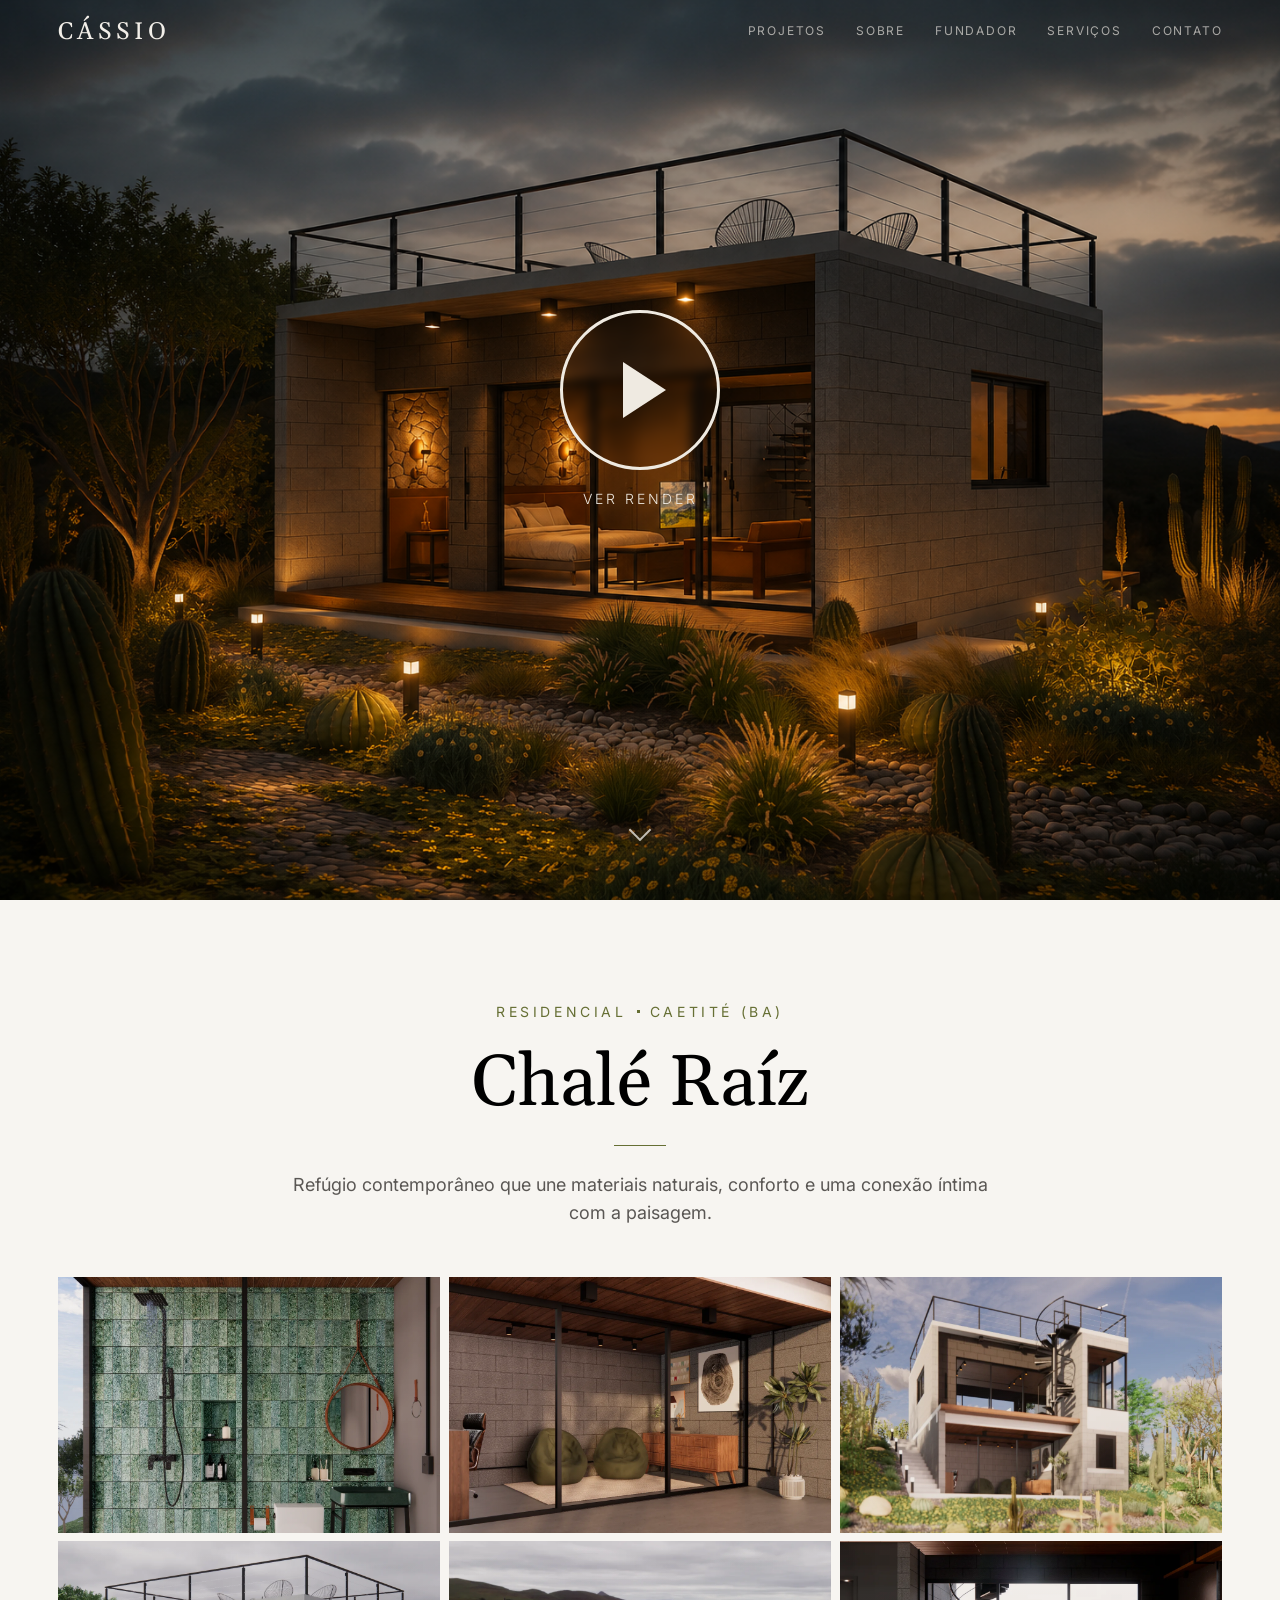
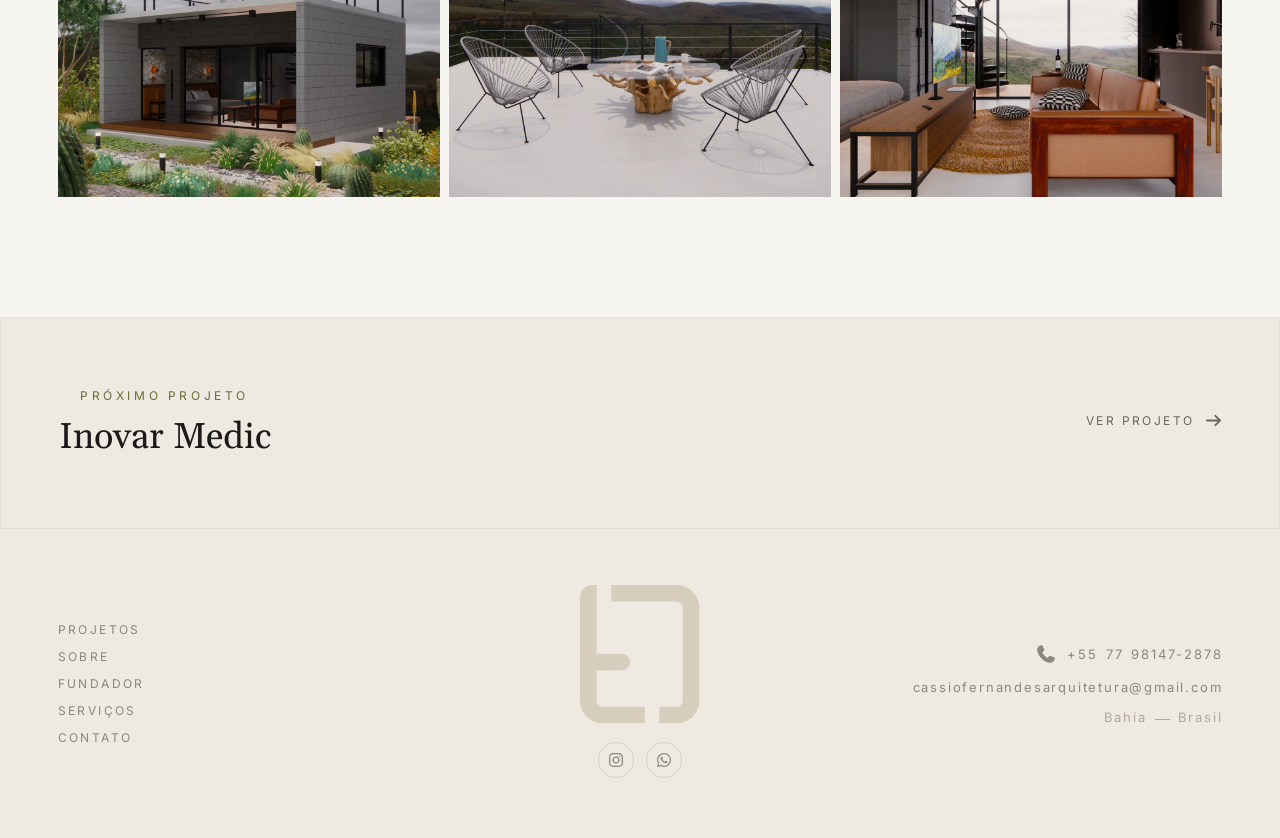
==== pages-projetos/chale-raiz.html @ b22452b7 "atualização das paginas dos projetos" ====
<!DOCTYPE html>
<html lang="pt-br">
<head>
    <meta charset="UTF-8">
    <meta name="viewport" content="width=device-width, initial-scale=1.0">
    <title>Cássio Fernandes ARQ</title>
    <link rel="shortcut icon" href="../assets/images/index/logo-verde.png" type="image/x-icon">
    <link rel="stylesheet" href="../assets/styles/style.css">
    <link rel="stylesheet" href="../assets/styles/projeto.css">

    <link rel="preconnect" href="https://fonts.googleapis.com">
    <link rel="preconnect" href="https://fonts.gstatic.com" crossorigin>
    <link href="https://fonts.googleapis.com/css2?family=Inter:ital,opsz,wght@0,14..32,100..900;1,14..32,100..900&display=swap" rel="stylesheet">
    <link rel="preconnect" href="https://fonts.googleapis.com">
    <link rel="preconnect" href="https://fonts.gstatic.com" crossorigin>
    <link href="https://fonts.googleapis.com/css2?family=Gelasio:ital,wght@0,400..700;1,400..700&display=swap" rel="stylesheet">

    <style>
        main > .content > .imagens-projeto{
            .img1{
                background-image: url(assets/CHALE-RAIZ/BANHEIRO\ CENA\ 1\ \(1\).webp);
            }
            .img2{
                background-image: url(assets/CHALE-RAIZ/ESCRITÓRIO\ CENA\ 2.webp)
            }
            .img3{
                background-image: url(assets/CHALE-RAIZ/FACHADA\ CENA\ 1.webp);
            }
            .img4{
                background-image: url(assets/CHALE-RAIZ/FACHADA\ CENA\ 3.webp)
            }
            .img5{
                background-image: url(assets/CHALE-RAIZ/TERRAÇO\ 1.webp);
                
            }
            .img5::before, .img6::before{
                background-position: 10% 80%;
            }
            .img6{
                background-image: url(assets/CHALE-RAIZ/INTERNA\ CENA\ 3.webp);
            }
        }

        main > .hero{
            background-image: url(assets/CHALE-RAIZ/Imagem\ 1\ gerada.png);
        }
    </style>
</head>
<body>
    <header>
        <nav>
            <div class="nome-empresa">
                <a href="../index.html" class="logo-topo">Cássio</a>
            </div>

            <div class="menu-toggle">
                <svg xmlns="http://www.w3.org/2000/svg" viewBox="0 0 448 512"><!--!Font Awesome Free v7.3.1 by @fontawesome - https://fontawesome.com License - https://fontawesome.com/license/free Copyright 2026 Fonticons, Inc.--><path d="M0 96C0 78.3 14.3 64 32 64l384 0c17.7 0 32 14.3 32 32s-14.3 32-32 32L32 128C14.3 128 0 113.7 0 96zM0 256c0-17.7 14.3-32 32-32l384 0c17.7 0 32 14.3 32 32s-14.3 32-32 32L32 288c-17.7 0-32-14.3-32-32zM448 416c0 17.7-14.3 32-32 32L32 448c-17.7 0-32-14.3-32-32s14.3-32 32-32l384 0c17.7 0 32 14.3 32 32z"/></svg>
            </div>

            <div class="links-navegacao">
                <a href="../index.html#projetos">PROJETOS</a>
                <a href="../index.html#estudio">SOBRE</a>
                <a href="../index.html#fundador">FUNDADOR</a>
                <a href="../index.html#servicos">SERVIÇOS</a>
                <a href="../index.html#contato">CONTATO</a>
            </div>
        </nav>
    </header>

    <main>
        <section class="hero">
            <button class="ver-render" type="button" aria-label="Ver render" data-video="assets/CHALE-RAIZ/CHALÉ RAIZ ANIMAÇÃO FINAL.mp4">
                <span class="ver-render-play" aria-hidden="true"></span>
                <span class="ver-render-texto">VER RENDER</span>
            </button>
        </section>

        <section class="content">
            <div class="texto">
                <div class="infos">
                    <p>RESIDENCIAL <span class="ponto"></span> CAETITÉ (BA)</p>
                </div>

                <h1>Chalé Raíz</h1>

                <div class="line"></div>

                <div class="legenda">
                    <p>Refúgio contemporâneo que une materiais naturais, conforto e uma conexão íntima com a paisagem.</p>
                </div>
            </div>

            <div class="imagens-projeto">
                <div class="imagem img1"></div>
                <div class="imagem img2"></div>
                <div class="imagem img3"></div>
                <div class="imagem img4"></div>
                <div class="imagem img5"></div>
                <div class="imagem img6"></div>
            </div>

            <div class="proximo-projeto">
                <div class="texto">
                    <p>PRÓXIMO PROJETO</p>
                    <h2>Inovar Medic</h2>
                </div>

                <div class="ver-projeto">
                    <a href="inovar-medic.html">
                        <p>VER PROJETO</p>
                        <span class="seta">
                            <svg xmlns="http://www.w3.org/2000/svg" viewBox="0 0 512 512"><path d="M502.6 278.6c12.5-12.5 12.5-32.8 0-45.3l-160-160c-12.5-12.5-32.8-12.5-45.3 0s-12.5 32.8 0 45.3L402.7 224 32 224c-17.7 0-32 14.3-32 32s14.3 32 32 32l370.7 0-105.4 105.4c-12.5 12.5-12.5 32.8 0 45.3s32.8 12.5 45.3 0l160-160z"/></svg>
                        </span>
                    </a>
                </div>
            </div>
        </section>
    </main>

    <footer>
        <div class="footer-container">
            <div class="footer-menu">
                <a href="../index.html#projetos">PROJETOS</a>
                <a href="../index.html#estudio">SOBRE</a>
                <a href="../index.html#fundador">FUNDADOR</a>
                <a href="../index.html#servicos">SERVIÇOS</a>
                <a href="../index.html#contato">CONTATO</a>
            </div>

            <div class="footer-brand">
                <a href="../index.html" class="logo logo-topo">
                    <svg width="192" height="222" viewBox="0 0 192 222" fill="none" xmlns="http://www.w3.org/2000/svg">
                    <path d="M17.6554 0.119399C11.6786 0.887958 6.61205 4.01442 3.32143 8.95409C2.67226 9.93158 1.62762 11.991 1.23214 13.0879C0.635206 14.7071 0.232272 16.5576 0.0755759 18.3559C-0.0214266 19.5274 -0.0288883 184.984 0.0755759 186.693C0.762055 198.281 6.58221 208.57 16.1556 215.137C21.0505 218.487 26.8184 220.621 32.758 221.278C35.1009 221.531 37.0261 221.546 70.477 221.524L103.532 221.502V208.22V194.938L69.4697 194.9L35.4069 194.863L34.6831 194.692C30.2881 193.677 27.1244 190.14 26.6468 185.708C26.5871 185.215 26.5647 177.224 26.5647 160.808V136.632L47.4426 136.602C66.5521 136.58 68.3653 136.572 68.9697 136.46C71.2903 136.02 73.0961 135.236 74.8272 133.946C78.2372 131.379 80.1325 127.596 80.14 123.342C80.14 119.119 78.2895 115.373 74.9242 112.792C72.9618 111.292 70.7158 110.404 68.1863 110.135C67.7535 110.09 59.8291 110.061 47.0173 110.061H26.5423L26.5796 55.0303L26.6244 1.15424e-05L22.5428 0.00747327C19.5283 0.014935 18.2598 0.0447819 17.6554 0.119399Z" fill="black"/>
                    <path d="M50.0692 13.2819V26.5638L102.809 26.5862C150.586 26.6086 155.6 26.6235 156.145 26.7279C157.496 26.9966 159.033 27.6607 160.167 28.4665C162.376 30.0409 163.883 32.4287 164.361 35.1075C164.487 35.8238 164.495 39.0846 164.495 110.695C164.495 182.305 164.487 185.566 164.361 186.282C163.599 190.52 160.406 193.781 156.168 194.654C155.593 194.766 154.422 194.781 141.274 194.803L127 194.833V208.108V221.39H141.349C155.638 221.39 156.563 221.375 158.712 221.121C165.323 220.345 171.957 217.569 177.172 213.383C183.53 208.294 187.887 201.571 189.932 193.707C190.529 191.386 190.865 189.192 191.021 186.581C191.126 184.82 191.126 36.7416 191.021 34.8463C190.678 28.5411 188.768 22.5121 185.432 17.2142C181.59 11.1255 175.859 6.13356 169.367 3.23841C165.278 1.41775 161.331 0.417876 156.854 0.0746364C156.175 0.0224043 138.506 1.90753e-05 102.958 1.90753e-05H50.0692V13.2819Z" fill="black"/>
                    </svg>
                </a>

                <div class="social-icons">
                    <ul>
                        <li><a href=""><svg xmlns="http://www.w3.org/2000/svg" viewBox="0 0 640 640"><path d="M320.3 205C256.8 204.8 205.2 256.2 205 319.7C204.8 383.2 256.2 434.8 319.7 435C383.2 435.2 434.8 383.8 435 320.3C435.2 256.8 383.8 205.2 320.3 205zM319.7 245.4C360.9 245.2 394.4 278.5 394.6 319.7C394.8 360.9 361.5 394.4 320.3 394.6C279.1 394.8 245.6 361.5 245.4 320.3C245.2 279.1 278.5 245.6 319.7 245.4zM413.1 200.3C413.1 185.5 425.1 173.5 439.9 173.5C454.7 173.5 466.7 185.5 466.7 200.3C466.7 215.1 454.7 227.1 439.9 227.1C425.1 227.1 413.1 215.1 413.1 200.3zM542.8 227.5C541.1 191.6 532.9 159.8 506.6 133.6C480.4 107.4 448.6 99.2 412.7 97.4C375.7 95.3 264.8 95.3 227.8 97.4C192 99.1 160.2 107.3 133.9 133.5C107.6 159.7 99.5 191.5 97.7 227.4C95.6 264.4 95.6 375.3 97.7 412.3C99.4 448.2 107.6 480 133.9 506.2C160.2 532.4 191.9 540.6 227.8 542.4C264.8 544.5 375.7 544.5 412.7 542.4C448.6 540.7 480.4 532.5 506.6 506.2C532.8 480 541 448.2 542.8 412.3C544.9 375.3 544.9 264.5 542.8 227.5zM495 452C487.2 471.6 472.1 486.7 452.4 494.6C422.9 506.3 352.9 503.6 320.3 503.6C287.7 503.6 217.6 506.2 188.2 494.6C168.6 486.8 153.5 471.7 145.6 452C133.9 422.5 136.6 352.5 136.6 319.9C136.6 287.3 134 217.2 145.6 187.8C153.4 168.2 168.5 153.1 188.2 145.2C217.7 133.5 287.7 136.2 320.3 136.2C352.9 136.2 423 133.6 452.4 145.2C472 153 487.1 168.1 495 187.8C506.7 217.3 504 287.3 504 319.9C504 352.5 506.7 422.6 495 452z"/></svg></a></li>
                        <li><a href=""><svg xmlns="http://www.w3.org/2000/svg" viewBox="0 0 640 640"><path d="M476.9 161.1C435 119.1 379.2 96 319.9 96C197.5 96 97.9 195.6 97.9 318C97.9 357.1 108.1 395.3 127.5 429L96 544L213.7 513.1C246.1 530.8 282.6 540.1 319.8 540.1L319.9 540.1C442.2 540.1 544 440.5 544 318.1C544 258.8 518.8 203.1 476.9 161.1zM319.9 502.7C286.7 502.7 254.2 493.8 225.9 477L219.2 473L149.4 491.3L168 423.2L163.6 416.2C145.1 386.8 135.4 352.9 135.4 318C135.4 216.3 218.2 133.5 320 133.5C369.3 133.5 415.6 152.7 450.4 187.6C485.2 222.5 506.6 268.8 506.5 318.1C506.5 419.9 421.6 502.7 319.9 502.7zM421.1 364.5C415.6 361.7 388.3 348.3 383.2 346.5C378.1 344.6 374.4 343.7 370.7 349.3C367 354.9 356.4 367.3 353.1 371.1C349.9 374.8 346.6 375.3 341.1 372.5C308.5 356.2 287.1 343.4 265.6 306.5C259.9 296.7 271.3 297.4 281.9 276.2C283.7 272.5 282.8 269.3 281.4 266.5C280 263.7 268.9 236.4 264.3 225.3C259.8 214.5 255.2 216 251.8 215.8C248.6 215.6 244.9 215.6 241.2 215.6C237.5 215.6 231.5 217 226.4 222.5C221.3 228.1 207 241.5 207 268.8C207 296.1 226.9 322.5 229.6 326.2C232.4 329.9 268.7 385.9 324.4 410C359.6 425.2 373.4 426.5 391 423.9C401.7 422.3 423.8 410.5 428.4 397.5C433 384.5 433 373.4 431.6 371.1C430.3 368.6 426.6 367.2 421.1 364.5z"/></svg></a></li>
                    </ul>
                </div>
            </div>

            <div class="footer-info">
                <div class="contact telefone">
                    <svg xmlns="http://www.w3.org/2000/svg" viewBox="0 0 640 640"><path d="M224.2 89C216.3 70.1 195.7 60.1 176.1 65.4L170.6 66.9C106 84.5 50.8 147.1 66.9 223.3C104 398.3 241.7 536 416.7 573.1C493 589.3 555.5 534 573.1 469.4L574.6 463.9C580 444.2 569.9 423.6 551.1 415.8L453.8 375.3C437.3 368.4 418.2 373.2 406.8 387.1L368.2 434.3C297.9 399.4 241.3 341 208.8 269.3L253 233.3C266.9 222 271.6 202.9 264.8 186.3L224.2 89z"/></svg>
                    <p><span>+55</span> <span>77</span> <span>98147-2878</span></p>
                </div>

                <div class="contact email">
                    <svg xmlns="http://www.w3.org/2000/svg" viewBox="0 0 640 640"><path d="M125.4 128C91.5 128 64 155.5 64 189.4C64 190.3 64 191.1 64.1 192L64 192L64 448C64 483.3 92.7 512 128 512L512 512C547.3 512 576 483.3 576 448L576 192L575.9 192C575.9 191.1 576 190.3 576 189.4C576 155.5 548.5 128 514.6 128L125.4 128zM528 256.3L528 448C528 456.8 520.8 464 512 464L128 464C119.2 464 112 456.8 112 448L112 256.3L266.8 373.7C298.2 397.6 341.7 397.6 373.2 373.7L528 256.3zM112 189.4C112 182 118 176 125.4 176L514.6 176C522 176 528 182 528 189.4C528 193.6 526 197.6 522.7 200.1L344.2 335.5C329.9 346.3 310.1 346.3 295.8 335.5L117.3 200.1C114 197.6 112 193.6 112 189.4z"/></svg>
                    cassiofernandesarquitetura@gmail.com
                </div>

                <div class="local">
                    Bahia <span class="linha"></span> Brasil
                </div>
            </div>
        </div>
    </footer>

    <script src="../assets/scripts/menu.js"></script>
    <script src="../assets/scripts/projeto-modal.js"></script>
</body>
</html>
---- assets/styles/style.css ----
﻿*{
    margin: 0;
    padding: 0;
    box-sizing: border-box;
    font-family: "Inter", 'Courier New', Courier, monospace;
    font-weight: 400;
}

html,
body{
    overflow-x: hidden;
}

:root{
    --background-principal: rgb(15, 15, 15);
    --background-secundario: #0F0E0C;
    --verde-principal: #666F34;
    --footer: #161210;
}

/* Evita que o Safari aplique a cor azul padrão ou de link visitado. */
a,
a:link,
a:visited,
a:hover,
a:active{
    color: inherit;
    -webkit-text-fill-color: currentColor;
}
::-webkit-scrollbar{
    width: 5px;
    height: 6px;
}

::-webkit-scrollbar-track{
    background: var(--background-principal);
}

::-webkit-scrollbar-thumb{
    background-color: #333333;
    border-radius: 4px;
}

::-webkit-scrollbar-button{
    display: none;
    width: 0;
    height: 0;
}

header{
    position: fixed;
    width: 100%;
    z-index: 9;
    overflow: visible;
    background-color: var(--background-principal);
    border-bottom: 1px solid rgba(255, 255, 255, 0.08);

    nav{
        position: relative;
        display: flex;
        justify-content: space-between;
        align-items: center;
        background-color: var(--background-principal);
        background-color: #0c0b0a00;
        height: 64px;
        padding: 0 11vw;

        .nome-empresa a{
            text-decoration: none;
            color: rgba(255, 255, 255, 0.8);
            font-size: 24px;
            text-transform: uppercase;
            letter-spacing: 4.8px;
            font-family: "Gelasio", serif;
            transition: color ease-in-out 0.3s;
        }

        .nome-empresa a:hover{
            color: var(--verde-principal);
        }

        .links-navegacao{
            display: flex;
            gap: 30px;

            a{
                position: relative;
                display: inline-block;
                padding-bottom: 4px;
                text-decoration: none;
                color: rgba(255, 255, 255, 0.555);
                font-size: 12px;
                letter-spacing: 1.8px;
                transition: color ease-in-out 0.3s;

                &::after{
                    content: '';
                    position: absolute;
                    left: 0;
                    bottom: 0;
                    width: 100%;
                    height: 1px;
                    background-color: var(--verde-principal);
                    transform: scaleX(0);
                    transform-origin: left;
                    transition: transform ease-in-out 0.3s;
                }
            }

            a:hover{
                color: white;

                &::after{
                    transform: scaleX(1);
                }
            }
        }

        .menu-toggle{
            display: none;
            cursor: pointer;
            z-index: 9;
        }

        .menu-toggle svg{
            width: 24px;
            height: 24px;
            fill: #fff;
            transition: .3s;
        }

        .menu-toggle:hover svg{
            fill: #666F34; /* sua cor de destaque */
        }
    }
}

main{
    /* padding: 150px 11vw 0px; */

    .hero{
        min-height: 100vh;
        display: flex;
        flex-direction: column;
        padding: 140px 11vw 50px;
        background:
            linear-gradient(
                90deg,
                rgba(10, 8, 8, 0.88) 0%,
                rgba(10, 8, 8, 0.72) 30%,
                rgba(10, 8, 8, 0.45) 55%,
                rgba(10, 8, 8, 0.25) 75%,
                rgba(10, 8, 8, 0.15) 100%
            ),
            url("../images/index/hero.webp");

        background-size: cover;
        background-position: center;
        background-repeat: no-repeat;
        z-index: 1;

        .texto, button{
            z-index: 3;
        }
        

        .texto{
            display: flex;
            flex-direction: column;

            .hero-tag{
                color: var(--verde-principal);
                text-transform: uppercase;
                font-size: 14px;
                letter-spacing: 3.6px; 
            }

            h1{
                color: rgba(255, 255, 255, 0.9);
                font-family: "Gelasio", serif;
                width: 55%;
                max-width: 700px;
                font-size: clamp(48px, 4.6vw, 72px);
                line-height: 4.7vw;
                overflow-y: hidden;
                margin: 25px 0px 20px;
            }

            .subtitle{
                width: 43%;
                font-size: 18px;
                line-height: 28px;
                color: rgba(255, 255, 255, 0.671);
            }
        }

        button{
            cursor: pointer;
            display: flex;
            align-items: center;
            gap: 10px;
            width: fit-content;
            border: none;
            padding: 15px 20px;
            margin-top: 25px;
            border-radius: 0px 15px;
            position: relative;
            isolation: isolate;
            background: linear-gradient(90deg, #FFFCF9, #CCCAC9);
            transition: transform ease-in-out 3s;

            &::before{
                content: '';
                position: absolute;
                inset: 0;
                border-radius: inherit;
                background: linear-gradient(90deg, var(--verde-principal));
                opacity: 0;
                transition: opacity ease-in-out 0.3s;
                z-index: 0;
            }

            &:hover::before{
                opacity: 1;
            }

            img, p{
                position: relative;
                z-index: 1;
            }

            img{
                width: 15px;
            }

            p{
                font-size: 16px;
            }

            strong{
                color: var(--background-principal);
                font-weight: 700;
            }
        }

        button:hover{
            transform: none;
        }
    }

    .informacoes{
        display: flex;
        justify-content: space-between;
        align-items: center;
        color: rgba(255, 255, 255, 0.822);
        background-color: #15160b;
        padding: 0px 10vw;
        border: 1px solid rgba(255, 255, 255, 0.041);

        .card{
            display: flex;
            flex-direction: column;
            align-items: start;
            justify-content: start;
            width: 100%;
            height: 170px;
            padding: 40px 25px 0px;

            strong{
                font-family: "Gelasio", serif;;
                font-size: 36px;
                color: var(--verde-principal);
                display: inline-block;
                min-width: 1.2ch;
                transition: transform ease-in-out 0.3s, opacity ease-in-out 0.3s;
            }

            strong.is-visible{
                transform: translateY(0);
                opacity: 1;
            }

            .legenda{
                max-width: 255px;
                color: rgba(255, 255, 255, 0.326);
                font-size: 14px;
                line-height: 19.5px;
                margin-top: 7px;
            }
        }

        .quantidade-projetos, .projetos-exterior, .tempo-atuacao{
            border-right: 1px solid rgba(255, 255, 255, 0.041);
        }
    }

    .projetos{
        display: flex;
        flex-direction: column;
        background-color: var(--background-principal);
        padding: 80px 11vw 0px;

        .projetos-tag{
            color: var(--verde-principal);
            text-transform: uppercase;
            font-size: 14px;
            letter-spacing: 3.6px; 
            margin-bottom: 22px;
        }

        .texto{
            display: flex;
            justify-content: space-between;
            align-items: end;
            margin-bottom: 50px;

            h2{
                color: white;
                font-family: "Gelasio", serif;
                font-size: 3vw;
                line-height: 3vw;
                width: 40%;
                overflow-y: hidden;

                span{
                    font-family: "Gelasio", serif;
                    font-style: italic;
                }
            }

            p{
                width: 348px;
                line-height: 22.8px;
                font-size: 14px;
                color: rgba(255, 255, 255, 0.326);
            }
        }

        .projetos-grade{
            display: flex;
            flex-wrap: wrap;
            justify-content: space-between;

            .projetos-card{
                transition: opacity ease-in-out 0.25s, transform ease-in-out 0.25s;
                overflow: hidden;
                position: relative;
                display: flex;
                align-items: end;
                width: 24.2%;
                height: 25vw;
                cursor: pointer;
                margin-bottom: 0.8vw;

                &::before{
                    content: '';
                    position: absolute;
                    inset: 0;
                    background-position: left center;
                    background-size: cover;
                    transition: transform ease-in-out 0.5s;
                    z-index: 0;
                }

                &:hover::before{
                    transform: scale(1.08);
                }

                .legenda{
                    position: relative;
                    z-index: 1;
                    display: flex;
                    flex-direction: column;
                    gap: 7px;
                    width: 100%;
                    padding: 18px 15px 1.2vw;
                    background: rgba(12, 11, 10, 0.664);
                    backdrop-filter: blur(10px);
                    -webkit-backdrop-filter: blur(10px);
                    transform: translateY(100%);
                    transition: transform ease-in-out 0.5s;

                    .infos{
                        font-size: 12px;
                        color: var(--verde-principal);
                        letter-spacing: 1.2px;
                    }

                    h3{
                        font-family: "Gelasio", serif;
                        font-size: 20px;
                        font-weight: 600;
                        color: rgba(255, 255, 255, 0.904);
                    }

                    p{
                        max-width: 300px;
                        font-size: 13px;
                        line-height: 1.625;
                        color: rgba(255, 255, 255, 0.65);
                    }

                    a{
                        display: flex;
                        align-items: center;
                        gap: 8px;
                        font-size: 13px;
                        text-decoration: none;
                        color: var(--verde-principal);
                        letter-spacing: 1.5px;
                        margin-top: 9px;

                        svg{
                            width: 12px;
                            fill: var(--verde-principal);
                            transition: transform ease-in-out 0.2s;
                        }
                    }

                    a:hover{
                        svg{
                            transform: translateX(5px);
                        }
                    }
                }

                &:hover .legenda{
                    transform: translateY(0);
                }
            }

            .soares-dental::before{
                background-image: url(../../pages-projetos/assets/SOARES-DENTAL/WhatsApp\ Image\ 2026-07-20\ at\ 13.42.36\ \(3\).webp);
            }

            .queer-hawk::before{
                background-image: url(../../pages-projetos/assets/QUEER-HAWK/SALÃO\ 1\ \(1\)_1.webp);
            }

            .chale-raiz::before{
                background-image: url(../../pages-projetos/assets/CHALE-RAIZ/ESCRITÓRIO\ CENA\ 2.webp);
            }

            .inovar-medic::before{
                background-image: url(../../pages-projetos/assets/INOVAR-MEDIC/FAAHDA\ 3.webp);
            }

            .residencia-fs::before{
                background-image: url(../../pages-projetos/assets/RESIDENCIA-FS/ÁREA\ SOCIAL\ 2.webp);
            }

            .consultorio-celeste::before{
                background-image: url(../../pages-projetos/assets/CONSULTÓRIO-DRA-CELESTE/IMAGEM\ 1.webp);
            }

            .projetos-card.is-hidden{
                opacity: 0;
                transform: translateY(20px);
                pointer-events: none;
                max-height: 0;
                margin-bottom: 0;
                overflow: hidden;
                visibility: hidden;
            }

            .projetos-card:not(.is-hidden){
                opacity: 1;
                transform: translateY(0);
                max-height: 1000px;
                visibility: visible;
            }
        }

        .todos-projetos{
            cursor: pointer;
            display: flex;
            align-items: center;
            justify-content: right;
            text-align: right;
            gap: 15px;
            margin-bottom: 50px;
            margin-top: 40px;
            text-decoration: none;
            font-size: 14px;
            letter-spacing: 2.1px;
            color: rgba(255, 255, 255, 0.326);
            transition: all ease-in-out 0.25s;

            .linha{
                background-color:rgba(255, 255, 255, 0.326);;
                height: 2px;
                width: 35px;
                transition: all ease-in-out 0.3s;
            }
        }

        .todos-projetos:hover{
            color: var(--verde-principal);

            .linha{
                background-color: var(--verde-principal);
                width: 50px;
            }
        }
    }

    .estudio{
        position: relative;
        display: flex;
        flex-direction: column;
        padding: 130px 11vw 0px;
        background-image: url(../images/index/hero.webp);
        background-size: cover;
        background-position: center;
        width: 100vw;

        &::before{
            content: '';
            position: absolute;
            inset: 0;
            background: linear-gradient(
                90deg,
                rgba(15, 15, 15, 0.92) 0%,
                rgba(15, 15, 15, 0.78) 18%,
                rgba(15, 15, 15, 0.45) 50%,
                rgba(15, 15, 15, 0.78) 82%,
                rgba(15, 15, 15, 0.92) 100%
            );
            z-index: 0;
        }

        &::after{
            content: '';
            position: absolute;
            left: 0;
            right: 0;
            bottom: 0;
            height: 320px;
            background: linear-gradient(180deg, rgba(15, 15, 15, 0) 0%, rgba(15, 15, 15, 0.2) 25%, rgba(15, 15, 15, 0.55) 60%, rgba(15, 15, 15, 0.98) 100%);
            pointer-events: none;
            z-index: 0;
        }

        .content{
            position: relative;
            z-index: 1;
        }

        .titulo{
            display: flex;
            flex-direction: column;
            gap: 22px;

            .content-tag{
                color: var(--verde-principal);
                text-transform: uppercase;
                font-size: 14px;
                letter-spacing: 3.6px; 
            }

            h2{
                overflow-y: hidden;
                color: white;
                font-family: "Gelasio", serif;
                font-size: clamp(20px, 3.9vw, 65px);
                line-height: 1;
                width: 40%;
                margin-bottom: -8px;

                span{
                    font-family: "Gelasio", serif;
                    font-style: italic;
                }
            }

            .linha{
                background-color: var(--verde-principal);
                height: 2px;
                width: 50px;
                transition: all ease-in-out 0.3s;
                margin-bottom: 22px;
            }
        }

        .texto{
            margin-bottom: 60px;

            p{
                font-size: 16px;
                line-height: 26px;
                max-width: 460px;
                color: #A09B95;
            }
        }

        .topicos{
            display: flex;
            justify-content: space-between;
            width: 100%;
            gap: 10px;
            margin: 0px 0px 150px;
            
            div{
                position: relative;
                display: flex;
                flex-direction: column;
                gap: 12px;
                padding: 30px 20px 20px;
                border-radius: 8px;
                width: 25%;
                background: rgba(255, 255, 255, 0.04);
                backdrop-filter: blur(2px);
                -webkit-backdrop-filter: blur(2px);
                border: 1px solid rgba(255, 255, 255, 0.08);
                transition: background ease-in-out 0.3s, border-color ease-in-out 0.3s;

                h4{
                    color: rgba(255, 255, 255, 0.9);
                }
                
                p{
                    font-size: 14px;
                    color: #a09b95c0;
                    line-height: 19.5px;
                }

                img{
                    width: 24px;
                    margin-top: auto;
                    margin-left: auto;
                    opacity: 0.35;
                    transition: opacity ease-in-out 0.3s, filter ease-in-out 0.3s;
                }

                &:hover{
                    background: rgba(255, 255, 255, 0.09);
                    border-color: rgba(255, 255, 255, 0.14);

                    img{
                        opacity: 1;
                        filter: brightness(1) saturate(100%) invert(40%) sepia(14%) saturate(900%) hue-rotate(38deg) brightness(92%) contrast(88%);
                    }
                }
            }
        }
    }

    .fundador{
        display: flex;
        justify-content: center;
        align-items: center;
        gap: clamp(48px, 8vw, 120px);
        width: 100%;
        min-height: 100vh;
        padding: 50px 11vw 160px;
        background-color: var(--background-principal);

        .container{
            display: flex;
            justify-content: space-between;
            align-items: center;
            width: 100%;
            max-width: 1350px;

            .content{
                display: flex;
                flex-direction: column;

                .content-tag{
                    color: var(--verde-principal);
                    text-transform: uppercase;
                    font-size: 14px;
                    letter-spacing: 3.6px;
                    margin-bottom: 22px;
                }

                .titulo{
                    display: flex;
                    flex-direction: column;

                    h2{
                        overflow-y: hidden;
                        font-family: "Gelasio", serif;
                        font-size: clamp(32px, 3.1vw, 56px);
                        line-height: 1.05;
                        font-weight: 400;
                        color: rgba(255, 255, 255, 0.92);

                        i{
                            font-family: "Gelasio", serif;
                            font-style: italic;
                        }
                    }
                }

                .linha{
                    background-color: var(--verde-principal);
                    height: 2px;
                    width: 40px;
                    margin: 24px 0 28px;
                }

                > p{
                    font-size: 16px;
                    line-height: 22.8px;
                    max-width: 420px;
                    color: #7A7570;
                }

                button{
                    cursor: pointer;
                    display: flex;
                    align-items: center;
                    gap: 10px;
                    width: fit-content;
                    border: none;
                    padding: 15px 20px;
                    margin-top: 45px;
                    border-radius: 0px 15px;
                    position: relative;
                    isolation: isolate;
                    background: linear-gradient(90deg, #FFFCF9, #CCCAC9);
                    transition: transform ease-in-out 0.3s;

                    &::before{
                        content: '';
                        position: absolute;
                        inset: 0;
                        border-radius: inherit;
                        background: linear-gradient(90deg, var(--verde-principal));
                        opacity: 0;
                        transition: opacity ease-in-out 0.3s;
                        z-index: 0;
                    }

                    &:hover::before{
                        opacity: 1;
                    }

                    img, p{
                        position: relative;
                        z-index: 1;
                    }

                    img{
                        width: 15px;
                    }

                    p{
                        font-size: 16px;
                    }

                    strong{
                        color: var(--background-principal);
                        font-weight: 700;
                    }
                }

                button:hover{
                    transform: none;
                }    
            }

            .imagem{
                flex-shrink: 0;
                display: flex;
                flex-direction: column;
                align-items: flex-start;

                .imagem-foto{
                    position: relative;
                    line-height: 0;
                    width: 640px;
                    height: 880px;
                    flex-shrink: 0;
                    overflow: hidden;

                    img{
                        width: 100%;
                        height: 100%;
                        object-fit: cover;
                        object-position: 26% 8%;
                        filter: grayscale(100%);
                        display: block;
                    }

                    &::after{
                        content: '';
                        position: absolute;
                        inset: 0;
                        pointer-events: none;
                        background:
                        linear-gradient(to right, var(--background-principal) 0%, transparent 42%),
                        linear-gradient(to left, var(--background-principal) 0%, transparent 42%),
                        linear-gradient(to bottom, var(--background-principal) 0%, transparent 14%),
                        linear-gradient(to top, var(--background-principal) 0%, transparent 24%);
                    }
                }

                .legenda{
                    margin-top: 15px;

                    p:first-child{
                        font-size: 16px;
                        letter-spacing: 0.5px;
                        color: rgba(255, 255, 255, 0.92);
                        margin-bottom: 4px;
                    }

                    p:last-child{
                        font-size: 12px;
                        letter-spacing: 2.4px;
                        text-transform: uppercase;
                        color: var(--verde-principal);
                    }
                }
            }
        }
    }

    .servicos{
        display: flex;
        flex-direction: column;
        align-items: center;
        justify-content: center;
        width: 100%;
        padding: 0px 13vw 80px;
        background-color: var(--background-principal);

        .content{
            position: relative;
            display: flex;
            flex-direction: column;
            align-items: center;
            gap: 80px;
            overflow: hidden;
            background-image: url(../images/index/hero.webp);
            background-size: cover;
            background-position: center;
            background-repeat: no-repeat;
            padding: 0px 50px 50px;

            &::before{
                content: '';
                position: absolute;
                inset: 0;
                z-index: 0;
                pointer-events: none;
                background:
                    linear-gradient(to bottom, var(--background-principal) 0%, color-mix(in srgb, var(--background-principal) 65%, transparent) 8%, transparent 32%),
                    linear-gradient(to top, var(--background-principal) 0%, color-mix(in srgb, var(--background-principal) 65%, transparent) 8%, transparent 32%),
                    linear-gradient(to right, var(--background-principal) 0%, color-mix(in srgb, var(--background-principal) 60%, transparent) 10%, transparent 34%),
                    linear-gradient(to left, var(--background-principal) 0%, color-mix(in srgb, var(--background-principal) 60%, transparent) 10%, transparent 34%),
                    radial-gradient(
                        ellipse 58% 40% at 50% 50%,
                        rgba(255, 245, 228, 0.14) 0%,
                        rgba(185, 155, 110, 0.28) 12%,
                        rgba(130, 108, 75, 0.12) 24%,
                        rgba(60, 50, 38, 0.04) 36%,
                        transparent 48%
                    ),
                    radial-gradient(
                        ellipse 90% 58% at 50% 50%,
                        transparent 0%,
                        color-mix(in srgb, var(--background-principal) 30%, transparent) 32%,
                        color-mix(in srgb, var(--background-principal) 68%, transparent) 48%,
                        color-mix(in srgb, var(--background-principal) 92%, transparent) 62%,
                        var(--background-principal) 76%
                    );
            }

            /* garantir que o conteúdo fique acima do overlay */
            > *{
                position: relative;
                z-index: 2;
            }

            .title{
                width: 100%;
                height: 10vw;
                position: relative;
                display: flex;
                flex-direction: column;
                align-items: center;
                justify-content: center;

                .fundo{
                    position: absolute;
                    z-index: 1;
                    color: #39393949;
                    font-family: "Gelasio", serif;
                    font-size: 9vw;
                    font-size: clamp(40px, 7vw, 145px);
                    font-weight: bold;
                    letter-spacing: 5px;
                    text-transform: uppercase;
                }

                .frente{
                    z-index: 2;
                    font-family: "Gelasio", serif;
                    font-size: 2.9vw;
                    margin-bottom: 0.5vw;
                    color: var(--verde-principal);
                    color: #6d7d13;

                    strong, i{
                        font-family: "Gelasio", serif;
                    }

                    strong{
                        font-weight: bold;
                    }

                    i{
                        font-style: italic;
                        color: #6d7d13cb;
                    }
                }

                .linha{
                    background-color: var(--verde-principal);
                    height: 2px;
                    width: 10vw;
                    z-index: 2;
                }
            }

            .servicos-carousel{
                display: flex;
                align-items: center;
                gap: 24px;
                width: 100%;
                max-width: 80vw;

                .seta{
                    cursor: pointer;
                    width: 15px;
                    flex-shrink: 0;

                    svg{
                        fill: rgba(255, 255, 255, 0.74);
                        transition: fill ease-in-out 0.3s;
                    }
                }

                .seta:hover:not(.is-disabled){
                    svg{
                        fill: var(--verde-principal);
                    }
                }

                .seta.is-disabled{
                    cursor: default;
                    opacity: 0.35;
                    pointer-events: none;
                }
            }

            .servicos-viewport{
                flex: 1;
                overflow: hidden;
                min-width: 0;
            }

            .servicos-grid{
                display: flex;
                gap: 20px;
                width: 100%;
                transition: transform 0.45s ease;
                will-change: transform;

                .card{
                    display: flex;
                    flex-direction: column;
                    justify-content: space-between;
                    gap: 15px;
                    flex: 1 0 calc((100% - 20px) / 2);
                    max-width:calc((100% - 20px) / 2);
                    padding: 30px 24px;
                    border-radius: 12px;
                    background: rgba(29, 29, 29, 0.075);
                    backdrop-filter: blur(14px);
                    -webkit-backdrop-filter: blur(14px);
                    border: 1px solid rgba(255, 255, 255, 0.12);
                    box-shadow: 0 8px 32px rgba(0, 0, 0, 0.18);
                    transition: background ease-in-out 0.3s, border-color ease-in-out 0.3s;

                    &:hover{
                        background: rgba(255, 255, 255, 0.048);
                        border-color: rgba(255, 255, 255, 0.18);
                    }

                    h4{
                        color: rgba(255, 255, 255, 0.92);
                    }

                    p{
                        font-size: 14px;
                        color: rgba(255, 255, 255, 0.62);
                        line-height: 19.5px;
                    }
                }
            }

            button{
                cursor: pointer;
                display: flex;
                align-items: center;
                gap: 10px;
                width: fit-content;
                border: none;
                padding: 15px 20px;
                border-radius: 0px 15px;
                position: relative;
                isolation: isolate;
                background: linear-gradient(90deg, #FFFCF9, #CCCAC9);
                transition: transform ease-in-out 0.3s;

                &::before{
                    content: '';
                    position: absolute;
                    inset: 0;
                    border-radius: inherit;
                    background: linear-gradient(90deg, var(--verde-principal));
                    opacity: 0;
                    transition: opacity ease-in-out 0.3s;
                    z-index: 0;
                }

                &:hover::before{
                    opacity: 1;
                }

                img, p{
                    position: relative;
                    z-index: 1;
                }

                img{
                    width: 15px;
                }

                p{
                    font-size: 16px;
                }

                strong{
                    color: var(--background-principal);
                    font-weight: 700;
                }
            }
        }
    }
}

footer{
    display: flex;
    align-items: center;
    width: 100vw;
    padding: 56px 11vw;
    background-color: var(--footer);
    color: gray;

    .footer-container{
        display: flex;
        justify-content: space-between;
        align-items: center;
        width: 100%;

        .footer-menu, .footer-info{
            width: 200px;
        }

        .footer-menu{
            display: flex;
            flex-direction: column;
            gap: 12px;
            
            a{
                text-decoration: none;
                font-size: 12px;
                letter-spacing: 2.4px;
                color: #5A5754;
                transition: color ease-in-out 0.3s;
            }

            a:hover{
                color: var(--verde-principal);
            }
        }

        .footer-brand{
            display: flex;
            flex-direction: column;
            gap: 15px;

            img{
                width: 120px;
                filter: 
                    invert(0%)
                    sepia(0%)
                    saturate(100%)
                    hue-rotate(0deg)
                    brightness(70%)
                    contrast(100%);
                transition: filter ease-in-out 0.3s;
            }

            img:hover{
                filter: invert(37%) sepia(3%) saturate(4355%) hue-rotate(29deg) brightness(75%) contrast(125%);
            }

            .social-icons{
                ul{
                    display: flex;
                    justify-content: center;
                    gap: 12px;

                    li{
                        display: flex;
                        align-items: center;
                        justify-content: center;
                        list-style-type: none;

                        svg{
                            fill: #5A5754;
                            border: 1px solid #5a575473;
                            border-radius: 50%;
                            padding: 7px;
                            box-sizing: content-box;
                            width: 20px;
                            transition: all ease-in-out 0.3s;
                        }

                        svg:hover{
                            fill: var(--verde-principal);
                            border-color: var(--verde-principal);
                        }
                    }
                }
            }
        }

        .footer-info{
            display: flex;
            flex-direction: column;
            text-align: right;
            gap: 14px;
            color: #5A5754;

            .contact{
                display: flex;
                align-items: center;
                gap: 10px;
                justify-content: right;
                font-size: 13px;
                letter-spacing: 1.8px;

                svg{
                    width: 22px;
                    fill: #3A3530;
                }
            }

            .telefone p{
                display: flex;
                gap: 8px;
            }

            .local{
                display: flex;
                align-items: center;
                justify-content: right;
                gap: 8px;
                font-size: 13px;
                letter-spacing: 1.8px;
                color: #3A3530;

                span{
                    display: block;
                    width: 15px;
                    height: 1px;
                    background-color: #3A3530;
                    margin-top: 5px;
                }
            }
        }
    }
}

/* font-family: "Gelasio", serif; */

@media screen and (max-width: 1519px){
    header > nav{
        padding: 0px 7vw;
    }

    main{
        .hero{
            padding: 140px 7vw 50px;

            .texto > h1{
                width: 50%;
            }
        }

        .informacoes{
            padding: 0px 7vw;

            .quantidade-estados{
                padding-right: 0;
            }
        }

        .projetos{
            padding: 80px 7vw 0px;

            .texto > h2{
                width: 35%;
            }
        }

        .estudio{
            padding: 80px 7vw 0px;
        }

        .fundador{
            padding: 50px 7vw 160px;
        }

        .servicos{
            padding: 0px 7vw 80px;
        }
    }

    footer{
        padding: 56px 7vw;
    }
} 

@media screen and (min-width: 1500px) {
    main > .hero > .texto > h1{
        line-height: 80px;
    }
}

@media screen and (max-width: 1400px){
    main > .fundador > .container{
        .content > .titulo > h2{
            font-size: clamp(42px, 3.9vw, 56px);
        }

        .imagem{
            .legenda{
                margin-left: 70px;
            }
        }
    }

    header > nav{
        padding: 0px 4.5vw;
    }

    main{
        .hero{
            padding: 120px 4.5vw 50px;
        }

        .informacoes{
            padding: 20px 4.5vw;
        }

        .projetos{
            padding: 80px 4.5vw 0px;

            .projetos-grade > .projetos-card{
                height: 31vw;
            }
        }

        .estudio{
            padding: 130px 4.5vw 0px;
        }

        .fundador{
            padding: 50px 4.5vw 160px;
        }

        .servicos{
            padding: 0px 4.5vw 80px;
        }
    }

    footer{
        padding: 56px 4.5vw;
    }
}

@media screen and (max-width: 1180px){
    main > .fundador > .container > .imagem > .imagem-foto{
        width: 550px;
        height: auto;
    }

    header > nav{
        padding: 0px 4.5vw;
    }

    main{
        .hero{
            padding: 120px 4.5vw 50px;

            .texto > h1{
                width: 65%;
                font-size: clamp(40px, 6vw, 72px);
                line-height: 7vw;
            }
        }

        .informacoes{
            flex-wrap: wrap;
            padding: 0px;

            .card{
                width: 50%;
                height: 150px;
                justify-content: center;
                padding: 20px 4.5vw;

                .legenda{
                    max-width: 100%;
                }
            }

            .projetos-exterior{
                border: none;
            }

            .quantidade-projetos, .projetos-exterior{
                border-bottom: 1px solid rgba(255, 255, 255, 0.041);
            }
        }

        .projetos{
            padding: 80px 4.5vw 0px;

            .texto > h2{
                width: 44%;
                font-size: 3.8vw;
                font-size: clamp(36px, 3.8vw, 70px);
                line-height: 3.8vw;
            }

            .projetos-grade{
                .projetos-card{
                    width: 32.6%;
                    height: 38vw;
                    margin-bottom: 1vw;
                }
            }
        }

        .estudio{
            padding: 80px 4.5vw 0px;

            .topicos{
                flex-wrap: wrap;

                div{
                    width: calc(50% - 5px);
                }
            }
        }

        .fundador{
            padding: 50px 4.5vw 160px;
        }

        .servicos{
            padding: 0px 4.5vw 80px;

            .content > .servicos-carousel{
                max-width: 87vw;
            }
        }
    }

    footer{
        padding: 56px 4.5vw;
    }
}

@media screen and (max-width: 1024px){
    main > .projetos > .projetos-grade {
        .projetos-card{
            width: 49.3%;
            height: 55vw;
            margin-bottom: 1.3vw;
        }
    }
}

@media screen and (max-width: 1000px){
    main{
        .hero{
            min-height: max-content;
            padding-bottom: 100px;
        }

        .hero > .texto > .subtitle{
            width: 60%;
        }

        .projetos{
            .texto > h2{
                font-size: clamp(36px, 4vw, 70px);
                line-height: 4vw;
                width: 46%;
            }
        }

        .estudio > .content{
            .titulo> h2{
                font-size: clamp(36px, 4.8vw, 65px);
                width: 45%;
            }
            
            .texto > p{
                max-width: 70%;
            }
        }

        .fundador > .container > .imagem > .imagem-foto{
            margin-top: -40px;
            width: 490px;
        }

        .servicos > .content > .title{
            .fundo{
                font-size: 9vw;
            }

            .frente{
                font-size: 3.8vw;
            }
        }
    }
}

@media screen and (max-width: 850px){
    main{
        .projetos > .texto{
            flex-direction: column;
            align-items: start;
            gap: 20px;

            h2{
                font-size: clamp(36px, 5vw, 70px);
                line-height: 5.6vw;
                width: 54%;
            }

            p{
                width: 70%;
            }
        }

        .fundador > .container{
            flex-direction: column;
            align-items: start;

            .content{
                p{
                    max-width: 85%;
                }

                button{
                    width: 220px;
                    justify-content: center;
                }
            }

            .imagem{
                width: 100%;
                align-items: center;

                .imagem-foto{
                    margin-top: 70px;
                    width: 80vw;
                    max-width: 550px;
                }

                .legenda{
                    margin-left: -40px;
                }
            }
        }

        .servicos > .content > .servicos-carousel > .servicos-viewport{
            .servicos-grid > .card{
                flex: 1 0 100%;
                max-width: 100%;
            }
        }
    }
}

@media screen and (max-width: 768px){
    header > nav{
        .menu-toggle{
            display: flex;
            align-items: center;
            cursor: pointer;
        }

        .links-navegacao{
            position: absolute;
            top: 100%;
            left: 0;
            width: 100%;
            display: flex;
            flex-direction: column;
            align-items: flex-start;
            gap: 28px;
            background: var(--background-principal);
            max-height: 0;
            overflow: hidden;
            padding: 0 40px;
            transition:
                max-height .4s ease,
                padding .4s ease;
        }

        .links-navegacao.active{
            max-height: 350px;
            padding: 20px 40px 35px;
        }
    }
}

@media screen and (max-width: 689px){
    main > .estudio > .content > .titulo > h2{
        width: 285px;
    }

    footer > .footer-container{
        flex-direction: column;
        gap: 60px;
        text-align: center;

        .footer-menu{
            order: 3;
        }

        .footer-brand{
            order: 1;

            .social-icons > ul > li > a > svg{
                width: 25px;
            }
        }

        .footer-info{
            order: 2;
            align-items: center;
        }
    }
}

@media screen and (max-width: 667px){
    main > .hero > .texto > h1{
        line-height: 45px;
    }
}

@media screen and (max-width: 649px) {
    main > .projetos{
        .texto > h2{
            line-height: 40px;
            width: 70%;
        }

        .texto > p{
            width: 80%;
        }

        .projetos-grade{
            gap: 15px;

            .projetos-card{
                width: 100%;
                height: 120vw;

                .legenda{
                    gap: 25px;
                    padding: 30px 20px;

                    p{
                        margin-top: -10px;
                    }
                }
            }
        }
    }
    
    main > .hero > .texto > .subtitle{
        width: 80%;
    }

    main > .estudio > .content > .texto > p{
        max-width: 90%;
    }
}

@media screen and (max-width: 555px) {
    main > .hero > .texto{
        h1{
            width: 80%;
            margin-bottom: 20px;
        }

        .subtitle{
            width: 87%;
            margin-bottom: 30px;
        }
    }

    main > .informacoes{
        .card{
            width: 100%;
        }

        .tempo-atuacao{
            border-bottom: 1px solid rgba(255, 255, 255, 0.041);
        }
    }

    main > .estudio{
        padding-top: 60px;
    }

    main > .estudio > .content > .topicos{
        div{
            width: 100%;
        }
    }

    main > .projetos > .texto > h2{
        width: 100%;
    }

    main > .fundador > .container > .content > button{
        width: 250px;
    }

    main > .fundador {
        padding-bottom: 70px;
    }

    main > .servicos > .content > .title{
        margin-top: 30px;

        .fundo{
            font-size: 13vw;
        }

        .frente{
            font-size: 6vw;
        }

        .linha{
            width: 15vw;
        }
    }
}

/* Em telas de toque não há hover confiável: um toque revela os detalhes. */
@media (hover: none) and (pointer: coarse) {
    main .projetos .projetos-grade .projetos-card.is-active .legenda{
        transform: translateY(0);
    }
}
---- assets/styles/projeto.css ----
:root{
    --cor-principal: #F7F5F1;
    --footer: #EFEAE1;
    --nome-empresa: #F2EEE8;
    --nome-empresa-depois: #1A1A1A;
    --link-nav: #f2eee8a4;
    --link-nav-hover: #F2EEE8;
    --link-nav-depois: #6A6560;
    --link-nav-depois-hover: #1A1A1A;
}

header{
    background-color: var(--cor-principal);
    background-color: transparent;
    border-bottom: 1px solid #E4DDD2;
    border-bottom: 1px solid #e4ddd200;


    nav{
        .nome-empresa a{
            color: #F2EEE8;
        }

        .links-navegacao a{
            color: #f2eee8a4;
        }

        .links-navegacao a:hover{
            color: #F2EEE8;
        }

        .menu-toggle svg{
            fill: var(--footer);
        }
    }
}

body.modal-open{
    overflow: hidden;
}

main > .hero{
    display: flex;
    align-items: center;
    justify-content: center;
    position: relative;
    min-height: 100svh;
    background-position: center;
    background-size: cover;
    background-repeat: no-repeat;
    padding-top: 30vh;
}

/* Indicador de rolagem em formato de "V". */
main > .hero::after{
    content: "";
    position: absolute;
    left: 50%;
    bottom: 62px;
    width: 14px;
    height: 14px;
    border-right: 2px solid #f7f5f1bb;
    border-bottom: 2px solid #f7f5f1bb;
    pointer-events: none;
    transform: translateX(-50%) rotate(45deg);
    animation: hero-scroll-indicator 1.5s ease-in-out infinite;
}

main {
    & .hero {
        button{
            background: transparent;
        }
    }
}

.ver-render{
    position: absolute;
    inset: 0;
    z-index: 1;
    display: flex;
    flex-direction: column;
    align-items: center;
    gap: 22px;
    padding: 0;
    border: 0;
    background: transparent;
    cursor: pointer;
    width: max-content;
    height: max-content;
    margin: auto;
}

.ver-render-play{
    display: grid;
    place-items: center;
    width: 160px;
    height: 160px;
    border: 3px solid var(--footer);
    border-radius: 50%;
    background-color: transparent;
    backdrop-filter: blur(5px);
}

/* Zoom suave apenas no botão de play, mantendo a legenda do mesmo tamanho */
.ver-render-play{
    transition: transform 0.22s ease;
}

.ver-render-play:hover{
    transform: scale(1.06);
}

.ver-render-play::after{
    content: "";
    width: 0;
    height: 0;
    margin-left: 8px;
    border-top: 28px solid transparent;
    border-bottom: 28px solid transparent;
    border-left: 43px solid var(--footer);
}

.ver-render-texto{
    font-size: 14px;
    font-weight: 300;
    letter-spacing: 3px;
    color: var(--footer);
    margin-top: 10px;
}

.ver-render:focus-visible{
    outline: 2px solid #F7F5F1;
    outline-offset: 10px;
}

/* Remover efeito de hover herdado de regras globais de `button` */
.ver-render::before{
    display: none;
    background: transparent;
    opacity: 0;
}

.ver-render:hover::before{
    opacity: 0;
}

.ver-render:hover{
    transform: none;
}

@keyframes hero-scroll-indicator{
    0%, 100%{
        transform: translate(-50%, 0) rotate(45deg);
    }

    50%{
        transform: translate(-50%, 9px) rotate(45deg);
    }
}

@media (prefers-reduced-motion: reduce){
    main > .hero::after{
        animation: none;
    }
}

@media screen and (max-width: 640px){
    .ver-render{
        gap: 16px;
    }

    .ver-render-play{
        width: 112px;
        height: 112px;
    }

    .ver-render-play::after{
        margin-left: 5px;
        border-top-width: 20px;
        border-bottom-width: 20px;
        border-left-width: 31px;
    }

    .ver-render-texto{
        font-size: 12px;
        letter-spacing: 2.4px;
    }
}

main{
    .content, .proximo-projeto{
        padding: 0px 11vw;
    }

    .content{
        display: flex;
        flex-direction: column;
        align-items: center;
        text-align: center;
        padding-top: 100px;
        background-color: var(--cor-principal);

        .texto{
            display: flex;
            flex-direction: column;
            align-items: center;
            gap: 15px;

            .infos p{
                display: flex;
                align-items: center;
                font-size: 14px;
                line-height: 16px;
                letter-spacing: 3.6px;
                color: #666f34;

                .ponto{
                    display: block;
                    width: 3px;
                    height: 3px;
                    background-color: #666f34;
                    margin: 10px;
                }
            }

            h1{
                font-family: "Gelasio", serif;
                font-size: clamp(48px, 4.6vw, 72px);
            }
            
            .line{
                width: 4vw;
                height: 1px;
                background-color: #666f34;
            }

            .legenda p{
                font-size: 18px;
                line-height: 28px;
                color: #5A5754;
                max-width: 63%;
                margin: 10px auto 0px;
            }
        }

        .imagens-projeto{
            display: flex;
            justify-content: space-between;
            flex-wrap: wrap;
            gap: 0.6vw;
            width: 100%;
            margin: 50px 0px 120px;

            .imagem{
                cursor: pointer;
                background-image: url(../images/index/hero.webp);
                background-size: cover;
                background-position: center center;
                width: 32.8%;
                height: 20vw;
                overflow: hidden;
                position: relative;
                transition: filter 0.35s ease;
            }

            .imagem::after{
                content: "";
                position: absolute;
                inset: 0;
                background: linear-gradient(180deg, rgba(0,0,0,0.02) 0%, rgba(0,0,0,0.08) 100%);
                pointer-events: none;
            }

            .imagem::before{
                content: "";
                position: absolute;
                inset: 0;
                background: inherit;
                background-size: cover;
                background-position: center center;
                transform: scale(1);
                transition: transform 0.55s ease-in-out, filter 0.45s ease-in-out;
                filter: brightness(1);
            }

            .imagem:hover::before{
                transform: scale(1.03);
                filter: brightness(0.85);
            }
            
        }

        .proximo-projeto{
            display: flex;
            justify-content: space-between;
            align-items: center;
            width: 100vw;
            background-color: var(--footer);
            padding: 70px 11vw;
            border: 1px solid #E4DDD2;

            .texto{
                display: flex;
                flex-direction: column;
                align-items: center;

                p{
                    font-size: 12px;
                    letter-spacing: 3.6px;
                    color: #666f34;
                }

                h2{
                    font-family: "Gelasio", serif;
                    font-size: 36px;
                    line-height: 40px;
                    color: #1A1A1A;
                }
            }

            .ver-projeto a{
                display: flex;
                justify-content: space-between;
                gap: 12px;
                font-size: 12px;
                line-height: 16px;
                letter-spacing: 2.4px;
                color: #6A6560;
                text-decoration: none;
                transition: color 0.3s ease-in-out;
                
                svg{
                    width: 15px;
                    fill: #6A6560;
                    transition: transform 0.3s ease-in-out;
                }
            }

            .ver-projeto a:hover{
                color: #666f34;

                svg{
                    fill: #666f34;
                    transform: translateX(5px);
                }
            }
        }
    }
}

.image-modal-overlay{
    position: fixed;
    inset: 0;
    background: rgba(0, 0, 0, 0.86);
    display: flex;
    align-items: center;
    justify-content: center;
    padding: 24px;
    z-index: 9999;
    opacity: 0;
    visibility: hidden;
    transition: opacity 0.25s ease, visibility 0.25s ease;
}

.image-modal-overlay.is-open{
    opacity: 1;
    visibility: visible;
}

.image-modal-content{
    position: relative;
    max-width: min(92vw, 1100px);
    max-height: 92vh;
    display: flex;
    align-items: center;
    justify-content: center;
}

.image-modal-image,
.image-modal-video{
    max-width: 100%;
    max-height: 92vh;
    object-fit: contain;
    border-radius: 8px;
    box-shadow: 0 20px 50px rgba(0,0,0,0.35);
}

.image-modal-video{
    display: block;
    background: #000;
}

.hidden{
    display: none !important;
}

.image-modal-close{
    position: absolute;
    top: -14px;
    right: -14px;
    width: 40px;
    height: 40px;
    border: none;
    border-radius: 50%;
    background: #fff;
    color: #1a1a1a;
    font-size: 24px;
    cursor: pointer;
    box-shadow: 0 8px 24px rgba(0,0,0,0.2);
}

footer{
    background-color: var(--footer);
    color: gray;

    .footer-container{

        .footer-menu{
            a{
                color: #8A8680;
            }
        }

        .footer-brand{
            .logo > svg{
                width: 120px;
                height: auto;
                
                path{
                    fill: #d6cdbc;
                    transition: all ease-in-out 0.3s;
                }
            }

            svg:hover{
                path{
                    fill: #666F34;
                }
            }

            .social-icons{
                ul{
                    li{
                        svg{
                            fill: #8A8680;
                            border: 1px solid #d6cdbc;
                        }
                    }
                }
            }
        }

        .footer-info{
            color: #8A8680;

            .contact{
                svg{
                    width: 22px;
                    fill: #8A8680;
                }
            }

            .local{
                color: #B0A89C;

                span{
                    background-color: #B0A89C;
                }
            }
        }
    }
}

@view-transition{
    navigation: auto
}

@keyframes saindo{
    to{
        transform: translateX(-100%);
    }
}

@keyframes entrando{
    from{
        transform: translateX(100%);
    }
}

::view-transition-group(root){
    animation-duration: 1s;
}

::view-transition-old(root){
    animation-name: saindo;
}

::view-transition-new(root){
    animation-duration: entrando;
}

@media screen and (max-width: 1519px){
    main{
        .content{
            padding: 0 7vw;
            padding-top: 100px;

            .texto > h1{
                font-size: 72px;
            }

            .texto > .legenda > p{
                max-width: 700px;
            }

            .proximo-projeto{
                padding: 70px 7vw;
            }
        }
    }
}

@media screen and (max-width: 1519px){
    main{
        .content{
            padding: 0 4.5vw;
            padding-top: 100px;

            .proximo-projeto{
                padding: 70px 4.5vw;
            }
        }
    }
}

@media screen and (max-width: 1024px) {
   main > .content > .imagens-projeto{
        .imagem{
            width: 49.5%;
            height: 30vw;
        }
   } 
}

@media screen and (max-width: 768px) {
    main > .content{
        .texto{
            h1{
                font-size: 52px;
            }

            .legenda p{
                font-size: 16px;
                max-width: 560px;
            }
        }

        .proximo-projeto{
            flex-direction: column;
            gap: 30px;
        }
    }
}

@media screen and (max-width: 640px) {
   main > .content{
        .imagens-projeto{
            gap: 15px;

            .imagem{
                width: 100%;
                height: 60vw;
            }
        }
    }
}

@media screen and (max-width: 768px){
    header{
        border-bottom: 1px solid #e4ddd200;
    }
    header > nav > .links-navegacao{
        background-color: var(--cor-principal);

        a{
            color: var(--link-nav-depois);
        }

        a:hover{
            color: var(--link-nav-depois-hover);
        }
    }
}

@media screen and (max-width: 388px){
    main > .content > .texto > h1{
        line-height: 55px;
    }
}
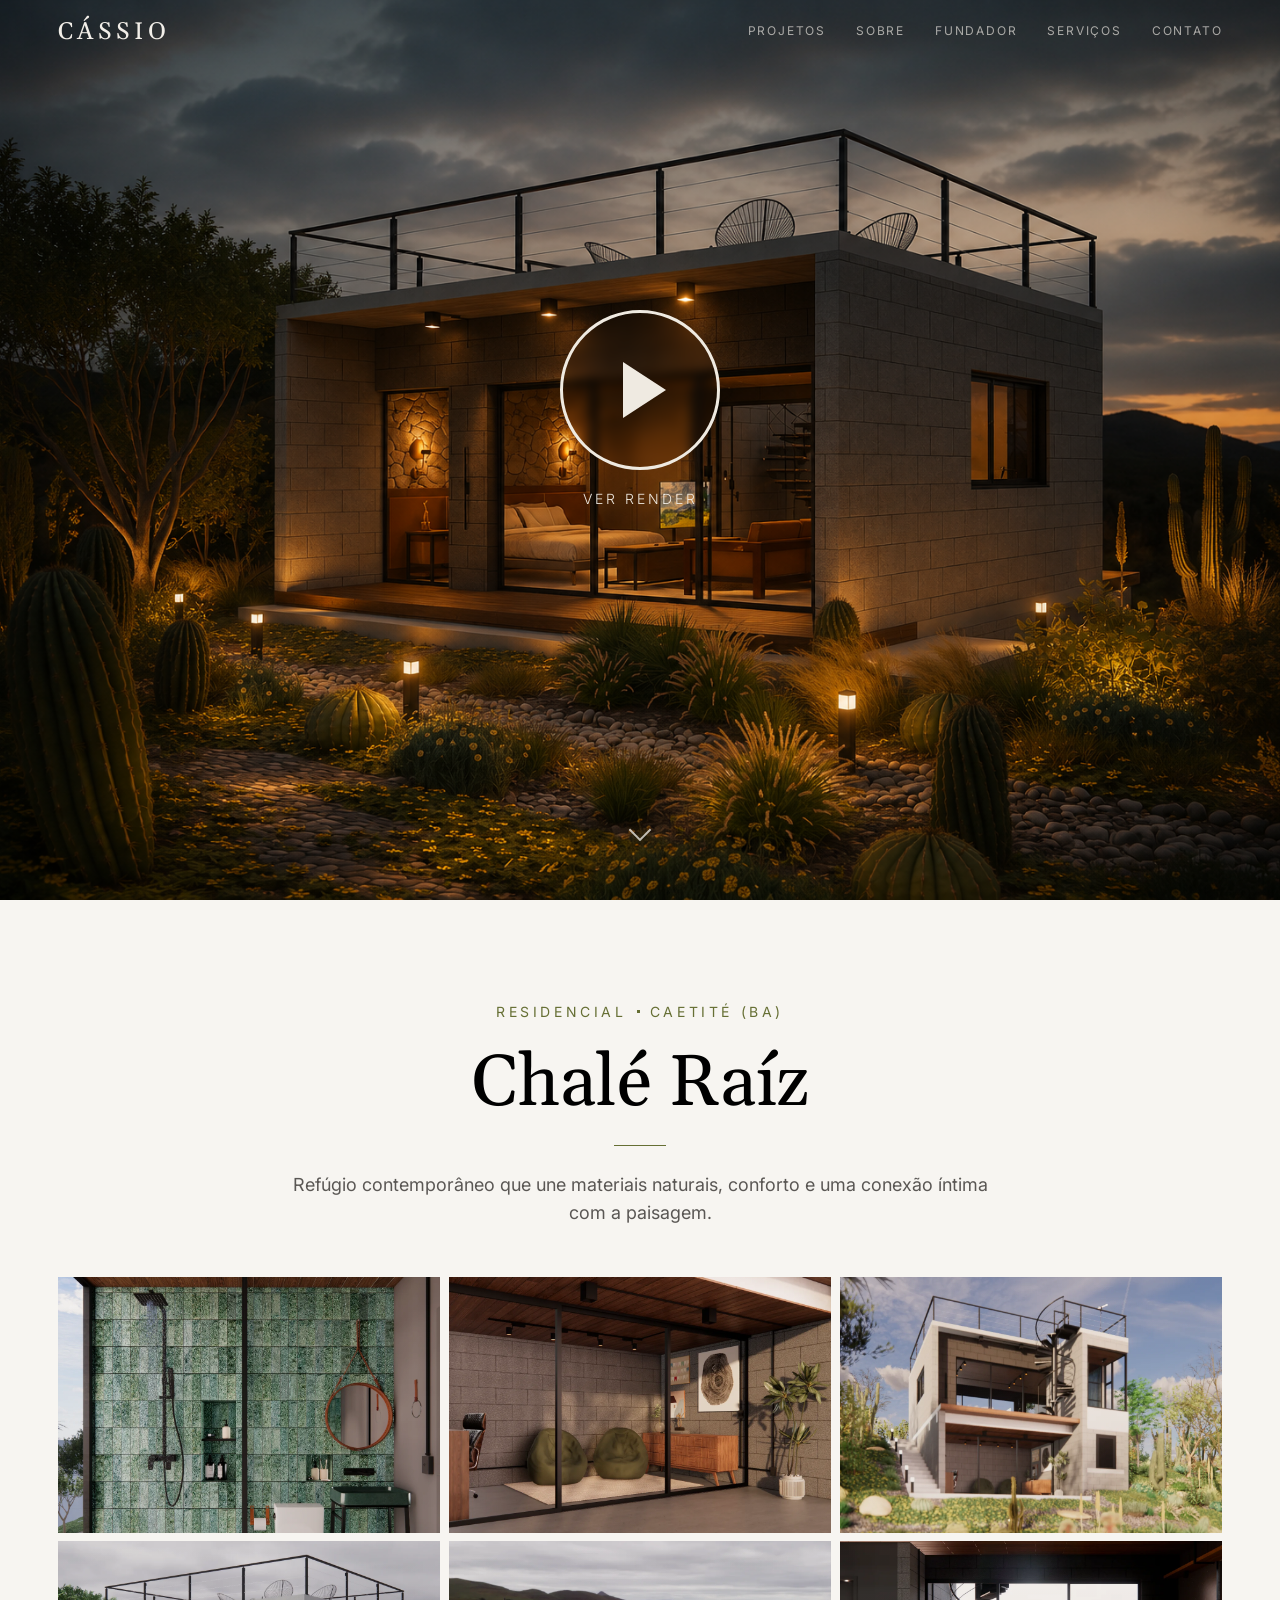
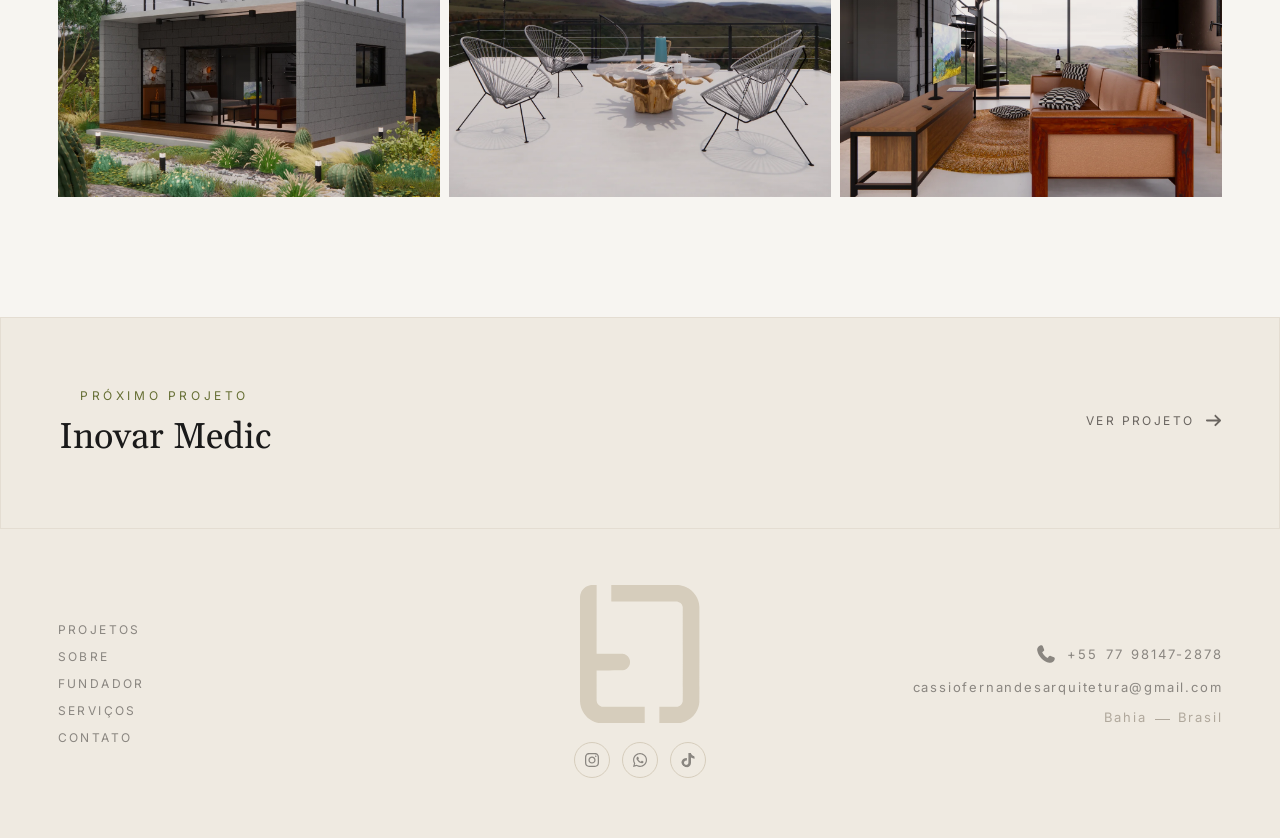
==== commit 46b4a5c4: "adicionando animações" ====
--- a/pages-projetos/chale-raiz.html
+++ b/pages-projetos/chale-raiz.html
@@ -137,8 +137,22 @@
 
                 <div class="social-icons">
                     <ul>
-                        <li><a href=""><svg xmlns="http://www.w3.org/2000/svg" viewBox="0 0 640 640"><path d="M320.3 205C256.8 204.8 205.2 256.2 205 319.7C204.8 383.2 256.2 434.8 319.7 435C383.2 435.2 434.8 383.8 435 320.3C435.2 256.8 383.8 205.2 320.3 205zM319.7 245.4C360.9 245.2 394.4 278.5 394.6 319.7C394.8 360.9 361.5 394.4 320.3 394.6C279.1 394.8 245.6 361.5 245.4 320.3C245.2 279.1 278.5 245.6 319.7 245.4zM413.1 200.3C413.1 185.5 425.1 173.5 439.9 173.5C454.7 173.5 466.7 185.5 466.7 200.3C466.7 215.1 454.7 227.1 439.9 227.1C425.1 227.1 413.1 215.1 413.1 200.3zM542.8 227.5C541.1 191.6 532.9 159.8 506.6 133.6C480.4 107.4 448.6 99.2 412.7 97.4C375.7 95.3 264.8 95.3 227.8 97.4C192 99.1 160.2 107.3 133.9 133.5C107.6 159.7 99.5 191.5 97.7 227.4C95.6 264.4 95.6 375.3 97.7 412.3C99.4 448.2 107.6 480 133.9 506.2C160.2 532.4 191.9 540.6 227.8 542.4C264.8 544.5 375.7 544.5 412.7 542.4C448.6 540.7 480.4 532.5 506.6 506.2C532.8 480 541 448.2 542.8 412.3C544.9 375.3 544.9 264.5 542.8 227.5zM495 452C487.2 471.6 472.1 486.7 452.4 494.6C422.9 506.3 352.9 503.6 320.3 503.6C287.7 503.6 217.6 506.2 188.2 494.6C168.6 486.8 153.5 471.7 145.6 452C133.9 422.5 136.6 352.5 136.6 319.9C136.6 287.3 134 217.2 145.6 187.8C153.4 168.2 168.5 153.1 188.2 145.2C217.7 133.5 287.7 136.2 320.3 136.2C352.9 136.2 423 133.6 452.4 145.2C472 153 487.1 168.1 495 187.8C506.7 217.3 504 287.3 504 319.9C504 352.5 506.7 422.6 495 452z"/></svg></a></li>
-                        <li><a href=""><svg xmlns="http://www.w3.org/2000/svg" viewBox="0 0 640 640"><path d="M476.9 161.1C435 119.1 379.2 96 319.9 96C197.5 96 97.9 195.6 97.9 318C97.9 357.1 108.1 395.3 127.5 429L96 544L213.7 513.1C246.1 530.8 282.6 540.1 319.8 540.1L319.9 540.1C442.2 540.1 544 440.5 544 318.1C544 258.8 518.8 203.1 476.9 161.1zM319.9 502.7C286.7 502.7 254.2 493.8 225.9 477L219.2 473L149.4 491.3L168 423.2L163.6 416.2C145.1 386.8 135.4 352.9 135.4 318C135.4 216.3 218.2 133.5 320 133.5C369.3 133.5 415.6 152.7 450.4 187.6C485.2 222.5 506.6 268.8 506.5 318.1C506.5 419.9 421.6 502.7 319.9 502.7zM421.1 364.5C415.6 361.7 388.3 348.3 383.2 346.5C378.1 344.6 374.4 343.7 370.7 349.3C367 354.9 356.4 367.3 353.1 371.1C349.9 374.8 346.6 375.3 341.1 372.5C308.5 356.2 287.1 343.4 265.6 306.5C259.9 296.7 271.3 297.4 281.9 276.2C283.7 272.5 282.8 269.3 281.4 266.5C280 263.7 268.9 236.4 264.3 225.3C259.8 214.5 255.2 216 251.8 215.8C248.6 215.6 244.9 215.6 241.2 215.6C237.5 215.6 231.5 217 226.4 222.5C221.3 228.1 207 241.5 207 268.8C207 296.1 226.9 322.5 229.6 326.2C232.4 329.9 268.7 385.9 324.4 410C359.6 425.2 373.4 426.5 391 423.9C401.7 422.3 423.8 410.5 428.4 397.5C433 384.5 433 373.4 431.6 371.1C430.3 368.6 426.6 367.2 421.1 364.5z"/></svg></a></li>
+                        <li>
+                            <a href="https://www.instagram.com/cassiofernandes.arq" target="_blank">
+                                <svg xmlns="http://www.w3.org/2000/svg" viewBox="0 0 640 640"><!--!Font Awesome Free v7.3.0 by @fontawesome - https://fontawesome.com License - https://fontawesome.com/license/free Copyright 2026 Fonticons, Inc.--><path d="M320.3 205C256.8 204.8 205.2 256.2 205 319.7C204.8 383.2 256.2 434.8 319.7 435C383.2 435.2 434.8 383.8 435 320.3C435.2 256.8 383.8 205.2 320.3 205zM319.7 245.4C360.9 245.2 394.4 278.5 394.6 319.7C394.8 360.9 361.5 394.4 320.3 394.6C279.1 394.8 245.6 361.5 245.4 320.3C245.2 279.1 278.5 245.6 319.7 245.4zM413.1 200.3C413.1 185.5 425.1 173.5 439.9 173.5C454.7 173.5 466.7 185.5 466.7 200.3C466.7 215.1 454.7 227.1 439.9 227.1C425.1 227.1 413.1 215.1 413.1 200.3zM542.8 227.5C541.1 191.6 532.9 159.8 506.6 133.6C480.4 107.4 448.6 99.2 412.7 97.4C375.7 95.3 264.8 95.3 227.8 97.4C192 99.1 160.2 107.3 133.9 133.5C107.6 159.7 99.5 191.5 97.7 227.4C95.6 264.4 95.6 375.3 97.7 412.3C99.4 448.2 107.6 480 133.9 506.2C160.2 532.4 191.9 540.6 227.8 542.4C264.8 544.5 375.7 544.5 412.7 542.4C448.6 540.7 480.4 532.5 506.6 506.2C532.8 480 541 448.2 542.8 412.3C544.9 375.3 544.9 264.5 542.8 227.5zM495 452C487.2 471.6 472.1 486.7 452.4 494.6C422.9 506.3 352.9 503.6 320.3 503.6C287.7 503.6 217.6 506.2 188.2 494.6C168.6 486.8 153.5 471.7 145.6 452C133.9 422.5 136.6 352.5 136.6 319.9C136.6 287.3 134 217.2 145.6 187.8C153.4 168.2 168.5 153.1 188.2 145.2C217.7 133.5 287.7 136.2 320.3 136.2C352.9 136.2 423 133.6 452.4 145.2C472 153 487.1 168.1 495 187.8C506.7 217.3 504 287.3 504 319.9C504 352.5 506.7 422.6 495 452z"/>
+                                </svg>
+                            </a>
+                        </li>
+                        <li>
+                            <a href="https://api.whatsapp.com/send/?phone=557781472878&text&type=phone_number&app_absent=0" target="_blank">
+                                <svg xmlns="http://www.w3.org/2000/svg" viewBox="0 0 640 640"><!--!Font Awesome Free v7.3.0 by @fontawesome - https://fontawesome.com License - https://fontawesome.com/license/free Copyright 2026 Fonticons, Inc.--><path d="M476.9 161.1C435 119.1 379.2 96 319.9 96C197.5 96 97.9 195.6 97.9 318C97.9 357.1 108.1 395.3 127.5 429L96 544L213.7 513.1C246.1 530.8 282.6 540.1 319.8 540.1L319.9 540.1C442.2 540.1 544 440.5 544 318.1C544 258.8 518.8 203.1 476.9 161.1zM319.9 502.7C286.7 502.7 254.2 493.8 225.9 477L219.2 473L149.4 491.3L168 423.2L163.6 416.2C145.1 386.8 135.4 352.9 135.4 318C135.4 216.3 218.2 133.5 320 133.5C369.3 133.5 415.6 152.7 450.4 187.6C485.2 222.5 506.6 268.8 506.5 318.1C506.5 419.9 421.6 502.7 319.9 502.7zM421.1 364.5C415.6 361.7 388.3 348.3 383.2 346.5C378.1 344.6 374.4 343.7 370.7 349.3C367 354.9 356.4 367.3 353.1 371.1C349.9 374.8 346.6 375.3 341.1 372.5C308.5 356.2 287.1 343.4 265.6 306.5C259.9 296.7 271.3 297.4 281.9 276.2C283.7 272.5 282.8 269.3 281.4 266.5C280 263.7 268.9 236.4 264.3 225.3C259.8 214.5 255.2 216 251.8 215.8C248.6 215.6 244.9 215.6 241.2 215.6C237.5 215.6 231.5 217 226.4 222.5C221.3 228.1 207 241.5 207 268.8C207 296.1 226.9 322.5 229.6 326.2C232.4 329.9 268.7 385.9 324.4 410C359.6 425.2 373.4 426.5 391 423.9C401.7 422.3 423.8 410.5 428.4 397.5C433 384.5 433 373.4 431.6 371.1C430.3 368.6 426.6 367.2 421.1 364.5z"/></svg>
+                            </a>
+                        </li>
+                        <li>
+                            <a href="" class="tik-tok">
+                                <svg xmlns="http://www.w3.org/2000/svg" viewBox="0 0 448 512"><!--!Font Awesome Free v7.3.1 by @fontawesome - https://fontawesome.com License - https://fontawesome.com/license/free Copyright 2026 Fonticons, Inc.--><path d="M448.5 209.9c-44 .1-87-13.6-122.8-39.2l0 178.7c0 33.1-10.1 65.4-29 92.6s-45.6 48-76.6 59.6-64.8 13.5-96.9 5.3-60.9-25.9-82.7-50.8-35.3-56-39-88.9 2.9-66.1 18.6-95.2 40-52.7 69.6-67.7 62.9-20.5 95.7-16l0 89.9c-15-4.7-31.1-4.6-46 .4s-27.9 14.6-37 27.3-14 28.1-13.9 43.9 5.2 31 14.5 43.7 22.4 22.1 37.4 26.9 31.1 4.8 46-.1 28-14.4 37.2-27.1 14.2-28.1 14.2-43.8l0-349.4 88 0c-.1 7.4 .6 14.9 1.9 22.2 3.1 16.3 9.4 31.9 18.7 45.7s21.3 25.6 35.2 34.6c19.9 13.1 43.2 20.1 67 20.1l0 87.4z"/></svg>
+                            </a>
+                        </li>
                     </ul>
                 </div>
             </div>
--- a/assets/styles/style.css
+++ b/assets/styles/style.css
@@ -1093,6 +1093,7 @@
         .footer-brand{
             display: flex;
             flex-direction: column;
+            align-items: center;
             gap: 15px;
 
             img{
@@ -1130,13 +1131,21 @@
                             padding: 7px;
                             box-sizing: content-box;
                             width: 20px;
+                            height: 20px;
                             transition: all ease-in-out 0.3s;
                         }
 
+                        .tik-tok svg{
+                            width: 15px;
+                            height: 15px;
+                            padding: 9.5px;
+                        }
+                        
                         svg:hover{
                             fill: var(--verde-principal);
                             border-color: var(--verde-principal);
                         }
+
                     }
                 }
             }
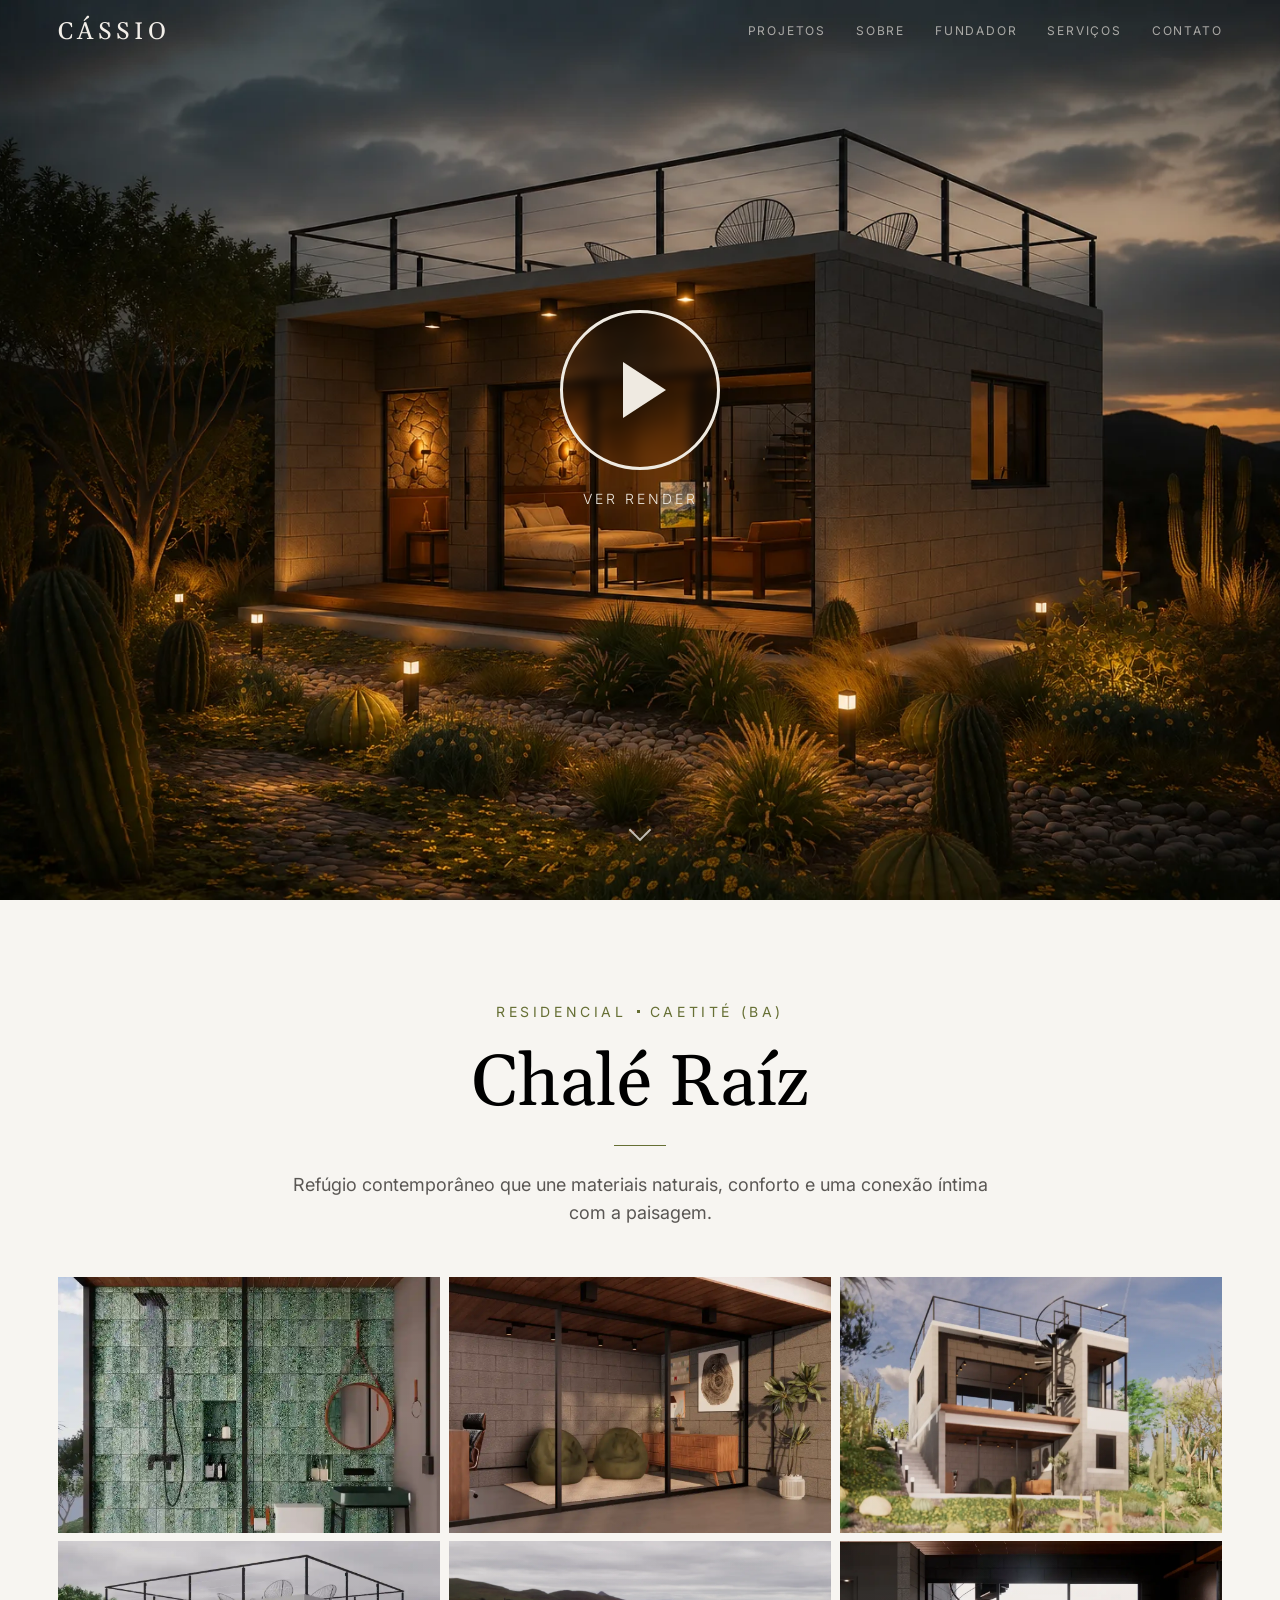
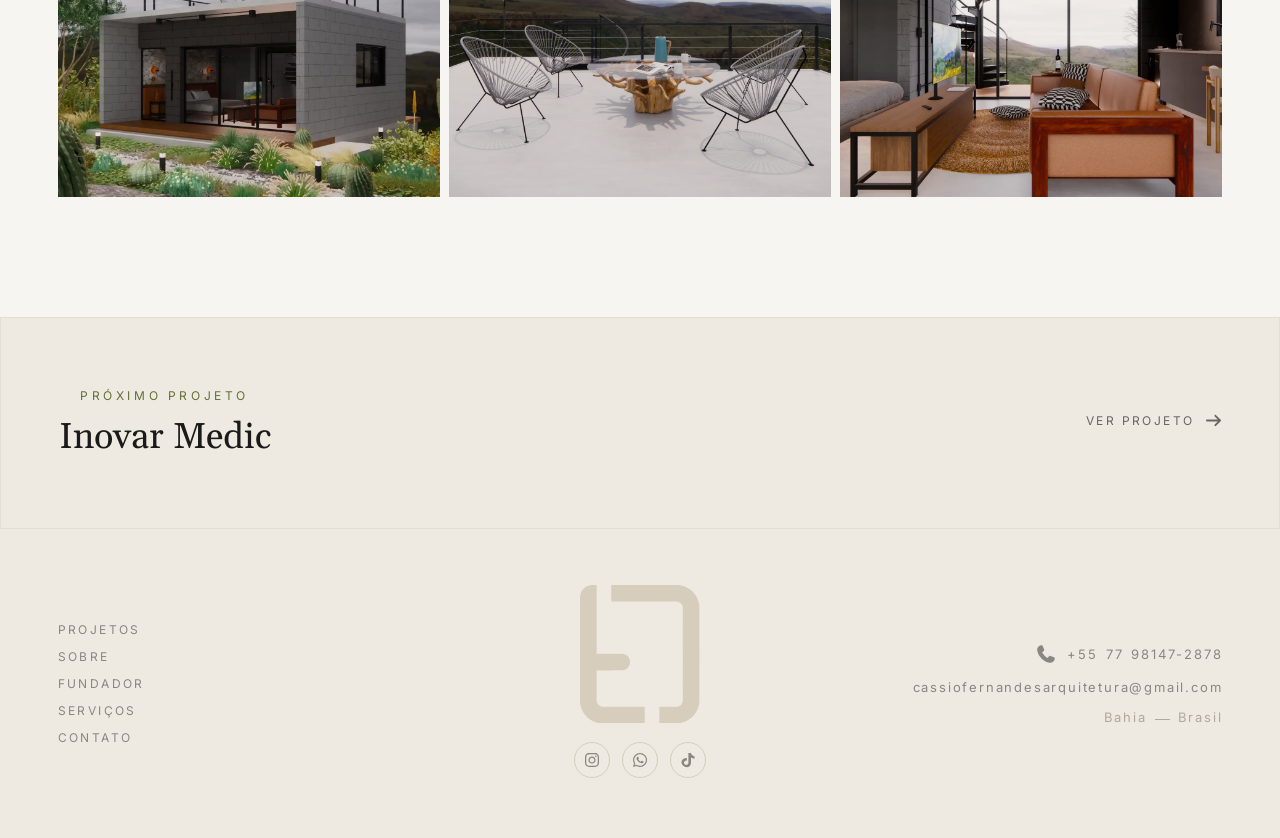
==== commit 097920e0: "modificando imagens" ====
--- a/pages-projetos/chale-raiz.html
+++ b/pages-projetos/chale-raiz.html
@@ -42,7 +42,7 @@
         }
 
         main > .hero{
-            background-image: url(assets/CHALE-RAIZ/Imagem\ 1\ gerada.png);
+            background-image: url(assets/CHALE-RAIZ/Imagem\ 1\ gerada.webp);
         }
     </style>
 </head>
@@ -67,115 +67,111 @@
         </nav>
     </header>
 
-    <main>
-        <section class="hero">
-            <button class="ver-render" type="button" aria-label="Ver render" data-video="assets/CHALE-RAIZ/CHALÉ RAIZ ANIMAÇÃO FINAL.mp4">
-                <span class="ver-render-play" aria-hidden="true"></span>
-                <span class="ver-render-texto">VER RENDER</span>
-            </button>
-        </section>
-
-        <section class="content">
-            <div class="texto">
-                <div class="infos">
-                    <p>RESIDENCIAL <span class="ponto"></span> CAETITÉ (BA)</p>
+    <div id="smooth-wrapper">
+        <div id="smooth-content">
+            <main>
+                <section class="hero">
+                    <button class="ver-render" type="button" aria-label="Ver render" data-video="assets/CHALE-RAIZ/CHALÉ RAIZ ANIMAÇÃO FINAL.mp4">
+                        <span class="ver-render-play" aria-hidden="true"></span>
+                        <span class="ver-render-texto">VER RENDER</span>
+                    </button>
+                </section>
+                <section class="content">
+                    <div class="texto">
+                        <div class="infos">
+                            <p>RESIDENCIAL <span class="ponto"></span> CAETITÉ (BA)</p>
+                        </div>
+                        <h1>Chalé Raíz</h1>
+                        <div class="line"></div>
+                        <div class="legenda">
+                            <p>Refúgio contemporâneo que une materiais naturais, conforto e uma conexão íntima com a paisagem.</p>
+                        </div>
+                    </div>
+                    <div class="imagens-projeto">
+                        <div class="imagem img1"></div>
+                        <div class="imagem img2"></div>
+                        <div class="imagem img3"></div>
+                        <div class="imagem img4"></div>
+                        <div class="imagem img5"></div>
+                        <div class="imagem img6"></div>
+                    </div>
+                    <div class="proximo-projeto">
+                        <div class="texto">
+                            <p>PRÓXIMO PROJETO</p>
+                            <h2>Inovar Medic</h2>
+                        </div>
+                        <div class="ver-projeto">
+                            <a href="inovar-medic.html">
+                                <p>VER PROJETO</p>
+                                <span class="seta">
+                                    <svg xmlns="http://www.w3.org/2000/svg" viewBox="0 0 512 512"><path d="M502.6 278.6c12.5-12.5 12.5-32.8 0-45.3l-160-160c-12.5-12.5-32.8-12.5-45.3 0s-12.5 32.8 0 45.3L402.7 224 32 224c-17.7 0-32 14.3-32 32s14.3 32 32 32l370.7 0-105.4 105.4c-12.5 12.5-12.5 32.8 0 45.3s32.8 12.5 45.3 0l160-160z"/></svg>
+                                </span>
+                            </a>
+                        </div>
+                    </div>
+                </section>
+            </main>
+            <footer>
+                <div class="footer-container">
+                    <div class="footer-menu">
+                        <a href="../index.html#projetos">PROJETOS</a>
+                        <a href="../index.html#estudio">SOBRE</a>
+                        <a href="../index.html#fundador">FUNDADOR</a>
+                        <a href="../index.html#servicos">SERVIÇOS</a>
+                        <a href="../index.html#contato">CONTATO</a>
+                    </div>
+                    <div class="footer-brand">
+                        <a href="../index.html" class="logo logo-topo">
+                            <svg width="192" height="222" viewBox="0 0 192 222" fill="none" xmlns="http://www.w3.org/2000/svg">
+                            <path d="M17.6554 0.119399C11.6786 0.887958 6.61205 4.01442 3.32143 8.95409C2.67226 9.93158 1.62762 11.991 1.23214 13.0879C0.635206 14.7071 0.232272 16.5576 0.0755759 18.3559C-0.0214266 19.5274 -0.0288883 184.984 0.0755759 186.693C0.762055 198.281 6.58221 208.57 16.1556 215.137C21.0505 218.487 26.8184 220.621 32.758 221.278C35.1009 221.531 37.0261 221.546 70.477 221.524L103.532 221.502V208.22V194.938L69.4697 194.9L35.4069 194.863L34.6831 194.692C30.2881 193.677 27.1244 190.14 26.6468 185.708C26.5871 185.215 26.5647 177.224 26.5647 160.808V136.632L47.4426 136.602C66.5521 136.58 68.3653 136.572 68.9697 136.46C71.2903 136.02 73.0961 135.236 74.8272 133.946C78.2372 131.379 80.1325 127.596 80.14 123.342C80.14 119.119 78.2895 115.373 74.9242 112.792C72.9618 111.292 70.7158 110.404 68.1863 110.135C67.7535 110.09 59.8291 110.061 47.0173 110.061H26.5423L26.5796 55.0303L26.6244 1.15424e-05L22.5428 0.00747327C19.5283 0.014935 18.2598 0.0447819 17.6554 0.119399Z" fill="black"/>
+                            <path d="M50.0692 13.2819V26.5638L102.809 26.5862C150.586 26.6086 155.6 26.6235 156.145 26.7279C157.496 26.9966 159.033 27.6607 160.167 28.4665C162.376 30.0409 163.883 32.4287 164.361 35.1075C164.487 35.8238 164.495 39.0846 164.495 110.695C164.495 182.305 164.487 185.566 164.361 186.282C163.599 190.52 160.406 193.781 156.168 194.654C155.593 194.766 154.422 194.781 141.274 194.803L127 194.833V208.108V221.39H141.349C155.638 221.39 156.563 221.375 158.712 221.121C165.323 220.345 171.957 217.569 177.172 213.383C183.53 208.294 187.887 201.571 189.932 193.707C190.529 191.386 190.865 189.192 191.021 186.581C191.126 184.82 191.126 36.7416 191.021 34.8463C190.678 28.5411 188.768 22.5121 185.432 17.2142C181.59 11.1255 175.859 6.13356 169.367 3.23841C165.278 1.41775 161.331 0.417876 156.854 0.0746364C156.175 0.0224043 138.506 1.90753e-05 102.958 1.90753e-05H50.0692V13.2819Z" fill="black"/>
+                            </svg>
+                        </a>
+                        <div class="social-icons">
+                            <ul>
+                                <li>
+                                    <a href="https://www.instagram.com/cassiofernandes.arq" target="_blank">
+                                        <svg xmlns="http://www.w3.org/2000/svg" viewBox="0 0 640 640"><!--!Font Awesome Free v7.3.0 by @fontawesome - https://fontawesome.com License - https://fontawesome.com/license/free Copyright 2026 Fonticons, Inc.--><path d="M320.3 205C256.8 204.8 205.2 256.2 205 319.7C204.8 383.2 256.2 434.8 319.7 435C383.2 435.2 434.8 383.8 435 320.3C435.2 256.8 383.8 205.2 320.3 205zM319.7 245.4C360.9 245.2 394.4 278.5 394.6 319.7C394.8 360.9 361.5 394.4 320.3 394.6C279.1 394.8 245.6 361.5 245.4 320.3C245.2 279.1 278.5 245.6 319.7 245.4zM413.1 200.3C413.1 185.5 425.1 173.5 439.9 173.5C454.7 173.5 466.7 185.5 466.7 200.3C466.7 215.1 454.7 227.1 439.9 227.1C425.1 227.1 413.1 215.1 413.1 200.3zM542.8 227.5C541.1 191.6 532.9 159.8 506.6 133.6C480.4 107.4 448.6 99.2 412.7 97.4C375.7 95.3 264.8 95.3 227.8 97.4C192 99.1 160.2 107.3 133.9 133.5C107.6 159.7 99.5 191.5 97.7 227.4C95.6 264.4 95.6 375.3 97.7 412.3C99.4 448.2 107.6 480 133.9 506.2C160.2 532.4 191.9 540.6 227.8 542.4C264.8 544.5 375.7 544.5 412.7 542.4C448.6 540.7 480.4 532.5 506.6 506.2C532.8 480 541 448.2 542.8 412.3C544.9 375.3 544.9 264.5 542.8 227.5zM495 452C487.2 471.6 472.1 486.7 452.4 494.6C422.9 506.3 352.9 503.6 320.3 503.6C287.7 503.6 217.6 506.2 188.2 494.6C168.6 486.8 153.5 471.7 145.6 452C133.9 422.5 136.6 352.5 136.6 319.9C136.6 287.3 134 217.2 145.6 187.8C153.4 168.2 168.5 153.1 188.2 145.2C217.7 133.5 287.7 136.2 320.3 136.2C352.9 136.2 423 133.6 452.4 145.2C472 153 487.1 168.1 495 187.8C506.7 217.3 504 287.3 504 319.9C504 352.5 506.7 422.6 495 452z"/>
+                                        </svg>
+                                    </a>
+                                </li>
+                                <li>
+                                    <a href="https://api.whatsapp.com/send/?phone=557781472878&text&type=phone_number&app_absent=0" target="_blank">
+                                        <svg xmlns="http://www.w3.org/2000/svg" viewBox="0 0 640 640"><!--!Font Awesome Free v7.3.0 by @fontawesome - https://fontawesome.com License - https://fontawesome.com/license/free Copyright 2026 Fonticons, Inc.--><path d="M476.9 161.1C435 119.1 379.2 96 319.9 96C197.5 96 97.9 195.6 97.9 318C97.9 357.1 108.1 395.3 127.5 429L96 544L213.7 513.1C246.1 530.8 282.6 540.1 319.8 540.1L319.9 540.1C442.2 540.1 544 440.5 544 318.1C544 258.8 518.8 203.1 476.9 161.1zM319.9 502.7C286.7 502.7 254.2 493.8 225.9 477L219.2 473L149.4 491.3L168 423.2L163.6 416.2C145.1 386.8 135.4 352.9 135.4 318C135.4 216.3 218.2 133.5 320 133.5C369.3 133.5 415.6 152.7 450.4 187.6C485.2 222.5 506.6 268.8 506.5 318.1C506.5 419.9 421.6 502.7 319.9 502.7zM421.1 364.5C415.6 361.7 388.3 348.3 383.2 346.5C378.1 344.6 374.4 343.7 370.7 349.3C367 354.9 356.4 367.3 353.1 371.1C349.9 374.8 346.6 375.3 341.1 372.5C308.5 356.2 287.1 343.4 265.6 306.5C259.9 296.7 271.3 297.4 281.9 276.2C283.7 272.5 282.8 269.3 281.4 266.5C280 263.7 268.9 236.4 264.3 225.3C259.8 214.5 255.2 216 251.8 215.8C248.6 215.6 244.9 215.6 241.2 215.6C237.5 215.6 231.5 217 226.4 222.5C221.3 228.1 207 241.5 207 268.8C207 296.1 226.9 322.5 229.6 326.2C232.4 329.9 268.7 385.9 324.4 410C359.6 425.2 373.4 426.5 391 423.9C401.7 422.3 423.8 410.5 428.4 397.5C433 384.5 433 373.4 431.6 371.1C430.3 368.6 426.6 367.2 421.1 364.5z"/></svg>
+                                    </a>
+                                </li>
+                                <li>
+                                    <a href="https://www.tiktok.com/@cassiofernandes.arq?_r=1&_t=ZS-98MbvF7ZrGf" class="tik-tok" target="_blank">
+                                        <svg xmlns="http://www.w3.org/2000/svg" viewBox="0 0 448 512"><!--!Font Awesome Free v7.3.1 by @fontawesome - https://fontawesome.com License - https://fontawesome.com/license/free Copyright 2026 Fonticons, Inc.--><path d="M448.5 209.9c-44 .1-87-13.6-122.8-39.2l0 178.7c0 33.1-10.1 65.4-29 92.6s-45.6 48-76.6 59.6-64.8 13.5-96.9 5.3-60.9-25.9-82.7-50.8-35.3-56-39-88.9 2.9-66.1 18.6-95.2 40-52.7 69.6-67.7 62.9-20.5 95.7-16l0 89.9c-15-4.7-31.1-4.6-46 .4s-27.9 14.6-37 27.3-14 28.1-13.9 43.9 5.2 31 14.5 43.7 22.4 22.1 37.4 26.9 31.1 4.8 46-.1 28-14.4 37.2-27.1 14.2-28.1 14.2-43.8l0-349.4 88 0c-.1 7.4 .6 14.9 1.9 22.2 3.1 16.3 9.4 31.9 18.7 45.7s21.3 25.6 35.2 34.6c19.9 13.1 43.2 20.1 67 20.1l0 87.4z"/></svg>
+                                    </a>
+                                </li>
+                            </ul>
+                        </div>
+                    </div>
+                    <div class="footer-info">
+                        <div class="contact telefone">
+                            <svg xmlns="http://www.w3.org/2000/svg" viewBox="0 0 640 640"><path d="M224.2 89C216.3 70.1 195.7 60.1 176.1 65.4L170.6 66.9C106 84.5 50.8 147.1 66.9 223.3C104 398.3 241.7 536 416.7 573.1C493 589.3 555.5 534 573.1 469.4L574.6 463.9C580 444.2 569.9 423.6 551.1 415.8L453.8 375.3C437.3 368.4 418.2 373.2 406.8 387.1L368.2 434.3C297.9 399.4 241.3 341 208.8 269.3L253 233.3C266.9 222 271.6 202.9 264.8 186.3L224.2 89z"/></svg>
+                            <p><span>+55</span> <span>77</span> <span>98147-2878</span></p>
+                        </div>
+                        <div class="contact email">
+                            <svg xmlns="http://www.w3.org/2000/svg" viewBox="0 0 640 640"><path d="M125.4 128C91.5 128 64 155.5 64 189.4C64 190.3 64 191.1 64.1 192L64 192L64 448C64 483.3 92.7 512 128 512L512 512C547.3 512 576 483.3 576 448L576 192L575.9 192C575.9 191.1 576 190.3 576 189.4C576 155.5 548.5 128 514.6 128L125.4 128zM528 256.3L528 448C528 456.8 520.8 464 512 464L128 464C119.2 464 112 456.8 112 448L112 256.3L266.8 373.7C298.2 397.6 341.7 397.6 373.2 373.7L528 256.3zM112 189.4C112 182 118 176 125.4 176L514.6 176C522 176 528 182 528 189.4C528 193.6 526 197.6 522.7 200.1L344.2 335.5C329.9 346.3 310.1 346.3 295.8 335.5L117.3 200.1C114 197.6 112 193.6 112 189.4z"/></svg>
+                            cassiofernandesarquitetura@gmail.com
+                        </div>
+                        <div class="local">
+                            Bahia <span class="linha"></span> Brasil
+                        </div>
+                    </div>
                 </div>
-
-                <h1>Chalé Raíz</h1>
-
-                <div class="line"></div>
-
-                <div class="legenda">
-                    <p>Refúgio contemporâneo que une materiais naturais, conforto e uma conexão íntima com a paisagem.</p>
-                </div>
-            </div>
-
-            <div class="imagens-projeto">
-                <div class="imagem img1"></div>
-                <div class="imagem img2"></div>
-                <div class="imagem img3"></div>
-                <div class="imagem img4"></div>
-                <div class="imagem img5"></div>
-                <div class="imagem img6"></div>
-            </div>
-
-            <div class="proximo-projeto">
-                <div class="texto">
-                    <p>PRÓXIMO PROJETO</p>
-                    <h2>Inovar Medic</h2>
-                </div>
-
-                <div class="ver-projeto">
-                    <a href="inovar-medic.html">
-                        <p>VER PROJETO</p>
-                        <span class="seta">
-                            <svg xmlns="http://www.w3.org/2000/svg" viewBox="0 0 512 512"><path d="M502.6 278.6c12.5-12.5 12.5-32.8 0-45.3l-160-160c-12.5-12.5-32.8-12.5-45.3 0s-12.5 32.8 0 45.3L402.7 224 32 224c-17.7 0-32 14.3-32 32s14.3 32 32 32l370.7 0-105.4 105.4c-12.5 12.5-12.5 32.8 0 45.3s32.8 12.5 45.3 0l160-160z"/></svg>
-                        </span>
-                    </a>
-                </div>
-            </div>
-        </section>
-    </main>
-
-    <footer>
-        <div class="footer-container">
-            <div class="footer-menu">
-                <a href="../index.html#projetos">PROJETOS</a>
-                <a href="../index.html#estudio">SOBRE</a>
-                <a href="../index.html#fundador">FUNDADOR</a>
-                <a href="../index.html#servicos">SERVIÇOS</a>
-                <a href="../index.html#contato">CONTATO</a>
-            </div>
-
-            <div class="footer-brand">
-                <a href="../index.html" class="logo logo-topo">
-                    <svg width="192" height="222" viewBox="0 0 192 222" fill="none" xmlns="http://www.w3.org/2000/svg">
-                    <path d="M17.6554 0.119399C11.6786 0.887958 6.61205 4.01442 3.32143 8.95409C2.67226 9.93158 1.62762 11.991 1.23214 13.0879C0.635206 14.7071 0.232272 16.5576 0.0755759 18.3559C-0.0214266 19.5274 -0.0288883 184.984 0.0755759 186.693C0.762055 198.281 6.58221 208.57 16.1556 215.137C21.0505 218.487 26.8184 220.621 32.758 221.278C35.1009 221.531 37.0261 221.546 70.477 221.524L103.532 221.502V208.22V194.938L69.4697 194.9L35.4069 194.863L34.6831 194.692C30.2881 193.677 27.1244 190.14 26.6468 185.708C26.5871 185.215 26.5647 177.224 26.5647 160.808V136.632L47.4426 136.602C66.5521 136.58 68.3653 136.572 68.9697 136.46C71.2903 136.02 73.0961 135.236 74.8272 133.946C78.2372 131.379 80.1325 127.596 80.14 123.342C80.14 119.119 78.2895 115.373 74.9242 112.792C72.9618 111.292 70.7158 110.404 68.1863 110.135C67.7535 110.09 59.8291 110.061 47.0173 110.061H26.5423L26.5796 55.0303L26.6244 1.15424e-05L22.5428 0.00747327C19.5283 0.014935 18.2598 0.0447819 17.6554 0.119399Z" fill="black"/>
-                    <path d="M50.0692 13.2819V26.5638L102.809 26.5862C150.586 26.6086 155.6 26.6235 156.145 26.7279C157.496 26.9966 159.033 27.6607 160.167 28.4665C162.376 30.0409 163.883 32.4287 164.361 35.1075C164.487 35.8238 164.495 39.0846 164.495 110.695C164.495 182.305 164.487 185.566 164.361 186.282C163.599 190.52 160.406 193.781 156.168 194.654C155.593 194.766 154.422 194.781 141.274 194.803L127 194.833V208.108V221.39H141.349C155.638 221.39 156.563 221.375 158.712 221.121C165.323 220.345 171.957 217.569 177.172 213.383C183.53 208.294 187.887 201.571 189.932 193.707C190.529 191.386 190.865 189.192 191.021 186.581C191.126 184.82 191.126 36.7416 191.021 34.8463C190.678 28.5411 188.768 22.5121 185.432 17.2142C181.59 11.1255 175.859 6.13356 169.367 3.23841C165.278 1.41775 161.331 0.417876 156.854 0.0746364C156.175 0.0224043 138.506 1.90753e-05 102.958 1.90753e-05H50.0692V13.2819Z" fill="black"/>
-                    </svg>
-                </a>
-
-                <div class="social-icons">
-                    <ul>
-                        <li>
-                            <a href="https://www.instagram.com/cassiofernandes.arq" target="_blank">
-                                <svg xmlns="http://www.w3.org/2000/svg" viewBox="0 0 640 640"><!--!Font Awesome Free v7.3.0 by @fontawesome - https://fontawesome.com License - https://fontawesome.com/license/free Copyright 2026 Fonticons, Inc.--><path d="M320.3 205C256.8 204.8 205.2 256.2 205 319.7C204.8 383.2 256.2 434.8 319.7 435C383.2 435.2 434.8 383.8 435 320.3C435.2 256.8 383.8 205.2 320.3 205zM319.7 245.4C360.9 245.2 394.4 278.5 394.6 319.7C394.8 360.9 361.5 394.4 320.3 394.6C279.1 394.8 245.6 361.5 245.4 320.3C245.2 279.1 278.5 245.6 319.7 245.4zM413.1 200.3C413.1 185.5 425.1 173.5 439.9 173.5C454.7 173.5 466.7 185.5 466.7 200.3C466.7 215.1 454.7 227.1 439.9 227.1C425.1 227.1 413.1 215.1 413.1 200.3zM542.8 227.5C541.1 191.6 532.9 159.8 506.6 133.6C480.4 107.4 448.6 99.2 412.7 97.4C375.7 95.3 264.8 95.3 227.8 97.4C192 99.1 160.2 107.3 133.9 133.5C107.6 159.7 99.5 191.5 97.7 227.4C95.6 264.4 95.6 375.3 97.7 412.3C99.4 448.2 107.6 480 133.9 506.2C160.2 532.4 191.9 540.6 227.8 542.4C264.8 544.5 375.7 544.5 412.7 542.4C448.6 540.7 480.4 532.5 506.6 506.2C532.8 480 541 448.2 542.8 412.3C544.9 375.3 544.9 264.5 542.8 227.5zM495 452C487.2 471.6 472.1 486.7 452.4 494.6C422.9 506.3 352.9 503.6 320.3 503.6C287.7 503.6 217.6 506.2 188.2 494.6C168.6 486.8 153.5 471.7 145.6 452C133.9 422.5 136.6 352.5 136.6 319.9C136.6 287.3 134 217.2 145.6 187.8C153.4 168.2 168.5 153.1 188.2 145.2C217.7 133.5 287.7 136.2 320.3 136.2C352.9 136.2 423 133.6 452.4 145.2C472 153 487.1 168.1 495 187.8C506.7 217.3 504 287.3 504 319.9C504 352.5 506.7 422.6 495 452z"/>
-                                </svg>
-                            </a>
-                        </li>
-                        <li>
-                            <a href="https://api.whatsapp.com/send/?phone=557781472878&text&type=phone_number&app_absent=0" target="_blank">
-                                <svg xmlns="http://www.w3.org/2000/svg" viewBox="0 0 640 640"><!--!Font Awesome Free v7.3.0 by @fontawesome - https://fontawesome.com License - https://fontawesome.com/license/free Copyright 2026 Fonticons, Inc.--><path d="M476.9 161.1C435 119.1 379.2 96 319.9 96C197.5 96 97.9 195.6 97.9 318C97.9 357.1 108.1 395.3 127.5 429L96 544L213.7 513.1C246.1 530.8 282.6 540.1 319.8 540.1L319.9 540.1C442.2 540.1 544 440.5 544 318.1C544 258.8 518.8 203.1 476.9 161.1zM319.9 502.7C286.7 502.7 254.2 493.8 225.9 477L219.2 473L149.4 491.3L168 423.2L163.6 416.2C145.1 386.8 135.4 352.9 135.4 318C135.4 216.3 218.2 133.5 320 133.5C369.3 133.5 415.6 152.7 450.4 187.6C485.2 222.5 506.6 268.8 506.5 318.1C506.5 419.9 421.6 502.7 319.9 502.7zM421.1 364.5C415.6 361.7 388.3 348.3 383.2 346.5C378.1 344.6 374.4 343.7 370.7 349.3C367 354.9 356.4 367.3 353.1 371.1C349.9 374.8 346.6 375.3 341.1 372.5C308.5 356.2 287.1 343.4 265.6 306.5C259.9 296.7 271.3 297.4 281.9 276.2C283.7 272.5 282.8 269.3 281.4 266.5C280 263.7 268.9 236.4 264.3 225.3C259.8 214.5 255.2 216 251.8 215.8C248.6 215.6 244.9 215.6 241.2 215.6C237.5 215.6 231.5 217 226.4 222.5C221.3 228.1 207 241.5 207 268.8C207 296.1 226.9 322.5 229.6 326.2C232.4 329.9 268.7 385.9 324.4 410C359.6 425.2 373.4 426.5 391 423.9C401.7 422.3 423.8 410.5 428.4 397.5C433 384.5 433 373.4 431.6 371.1C430.3 368.6 426.6 367.2 421.1 364.5z"/></svg>
-                            </a>
-                        </li>
-                        <li>
-                            <a href="" class="tik-tok">
-                                <svg xmlns="http://www.w3.org/2000/svg" viewBox="0 0 448 512"><!--!Font Awesome Free v7.3.1 by @fontawesome - https://fontawesome.com License - https://fontawesome.com/license/free Copyright 2026 Fonticons, Inc.--><path d="M448.5 209.9c-44 .1-87-13.6-122.8-39.2l0 178.7c0 33.1-10.1 65.4-29 92.6s-45.6 48-76.6 59.6-64.8 13.5-96.9 5.3-60.9-25.9-82.7-50.8-35.3-56-39-88.9 2.9-66.1 18.6-95.2 40-52.7 69.6-67.7 62.9-20.5 95.7-16l0 89.9c-15-4.7-31.1-4.6-46 .4s-27.9 14.6-37 27.3-14 28.1-13.9 43.9 5.2 31 14.5 43.7 22.4 22.1 37.4 26.9 31.1 4.8 46-.1 28-14.4 37.2-27.1 14.2-28.1 14.2-43.8l0-349.4 88 0c-.1 7.4 .6 14.9 1.9 22.2 3.1 16.3 9.4 31.9 18.7 45.7s21.3 25.6 35.2 34.6c19.9 13.1 43.2 20.1 67 20.1l0 87.4z"/></svg>
-                            </a>
-                        </li>
-                    </ul>
-                </div>
-            </div>
-
-            <div class="footer-info">
-                <div class="contact telefone">
-                    <svg xmlns="http://www.w3.org/2000/svg" viewBox="0 0 640 640"><path d="M224.2 89C216.3 70.1 195.7 60.1 176.1 65.4L170.6 66.9C106 84.5 50.8 147.1 66.9 223.3C104 398.3 241.7 536 416.7 573.1C493 589.3 555.5 534 573.1 469.4L574.6 463.9C580 444.2 569.9 423.6 551.1 415.8L453.8 375.3C437.3 368.4 418.2 373.2 406.8 387.1L368.2 434.3C297.9 399.4 241.3 341 208.8 269.3L253 233.3C266.9 222 271.6 202.9 264.8 186.3L224.2 89z"/></svg>
-                    <p><span>+55</span> <span>77</span> <span>98147-2878</span></p>
-                </div>
-
-                <div class="contact email">
-                    <svg xmlns="http://www.w3.org/2000/svg" viewBox="0 0 640 640"><path d="M125.4 128C91.5 128 64 155.5 64 189.4C64 190.3 64 191.1 64.1 192L64 192L64 448C64 483.3 92.7 512 128 512L512 512C547.3 512 576 483.3 576 448L576 192L575.9 192C575.9 191.1 576 190.3 576 189.4C576 155.5 548.5 128 514.6 128L125.4 128zM528 256.3L528 448C528 456.8 520.8 464 512 464L128 464C119.2 464 112 456.8 112 448L112 256.3L266.8 373.7C298.2 397.6 341.7 397.6 373.2 373.7L528 256.3zM112 189.4C112 182 118 176 125.4 176L514.6 176C522 176 528 182 528 189.4C528 193.6 526 197.6 522.7 200.1L344.2 335.5C329.9 346.3 310.1 346.3 295.8 335.5L117.3 200.1C114 197.6 112 193.6 112 189.4z"/></svg>
-                    cassiofernandesarquitetura@gmail.com
-                </div>
-
-                <div class="local">
-                    Bahia <span class="linha"></span> Brasil
-                </div>
-            </div>
+            </footer>
         </div>
-    </footer>
+    </div>
 
     <script src="../assets/scripts/menu.js"></script>
     <script src="../assets/scripts/projeto-modal.js"></script>
+    <script src="https://cdn.jsdelivr.net/npm/gsap@3.15/dist/gsap.min.js"></script>
+    <script src="https://cdn.jsdelivr.net/npm/gsap@3.15/dist/ScrollTrigger.min.js"></script>
+    <script src="https://cdn.jsdelivr.net/npm/gsap@3.15/dist/ScrollSmoother.min.js"></script>
+    <script src="https://cdn.jsdelivr.net/npm/gsap@3.15/dist/SplitText.min.js"></script>
+    <script src="../assets/scripts/animacoes-projetos.js"></script>
 </body>
 </html>
--- a/assets/styles/style.css
+++ b/assets/styles/style.css
@@ -9,10 +9,11 @@
 html,
 body{
     overflow-x: hidden;
+    background-color: var(--background-principal);
 }
 
 :root{
-    --background-principal: rgb(15, 15, 15);
+    --background-principal: #0f0f0f;
     --background-secundario: #0F0E0C;
     --verde-principal: #666F34;
     --footer: #161210;
@@ -47,20 +48,48 @@
     height: 0;
 }
 
+#preloader{
+    width: 100%;
+    height: 100vh;
+    background-color: #0f0f0f;
+    position: fixed;
+    display: flex;
+    justify-content: center;
+    align-items: center;
+    z-index: 100;
+
+    svg{
+        width: 25vw;
+        height: auto;
+
+        path{
+            fill: rgba(102, 111, 52, 0.329);
+            stroke: rgb(102, 111, 52);
+            stroke-width: 1px;
+            stroke-dasharray: 770;
+            stroke-dashoffset: 770;
+        }
+    }
+}
+
+a{
+    text-decoration: none;
+}
+
 header{
     position: fixed;
     width: 100%;
     z-index: 9;
     overflow: visible;
-    background-color: var(--background-principal);
+    background-color: transparent;
     border-bottom: 1px solid rgba(255, 255, 255, 0.08);
+    border-bottom: 1px solid rgba(255, 255, 255, 0);
 
     nav{
         position: relative;
         display: flex;
         justify-content: space-between;
         align-items: center;
-        background-color: var(--background-principal);
         background-color: #0c0b0a00;
         height: 64px;
         padding: 0 11vw;
@@ -375,8 +404,6 @@
                     width: 100%;
                     padding: 18px 15px 1.2vw;
                     background: rgba(12, 11, 10, 0.664);
-                    backdrop-filter: blur(10px);
-                    -webkit-backdrop-filter: blur(10px);
                     transform: translateY(100%);
                     transition: transform ease-in-out 0.5s;
 
@@ -609,8 +636,6 @@
                 border-radius: 8px;
                 width: 25%;
                 background: rgba(255, 255, 255, 0.04);
-                backdrop-filter: blur(2px);
-                -webkit-backdrop-filter: blur(2px);
                 border: 1px solid rgba(255, 255, 255, 0.08);
                 transition: background ease-in-out 0.3s, border-color ease-in-out 0.3s;
 
@@ -826,6 +851,8 @@
         width: 100%;
         padding: 0px 13vw 80px;
         background-color: var(--background-principal);
+        position: relative;
+        z-index: 10;
 
         .content{
             position: relative;
@@ -980,8 +1007,6 @@
                     padding: 30px 24px;
                     border-radius: 12px;
                     background: rgba(29, 29, 29, 0.075);
-                    backdrop-filter: blur(14px);
-                    -webkit-backdrop-filter: blur(14px);
                     border: 1px solid rgba(255, 255, 255, 0.12);
                     box-shadow: 0 8px 32px rgba(0, 0, 0, 0.18);
                     transition: background ease-in-out 0.3s, border-color ease-in-out 0.3s;
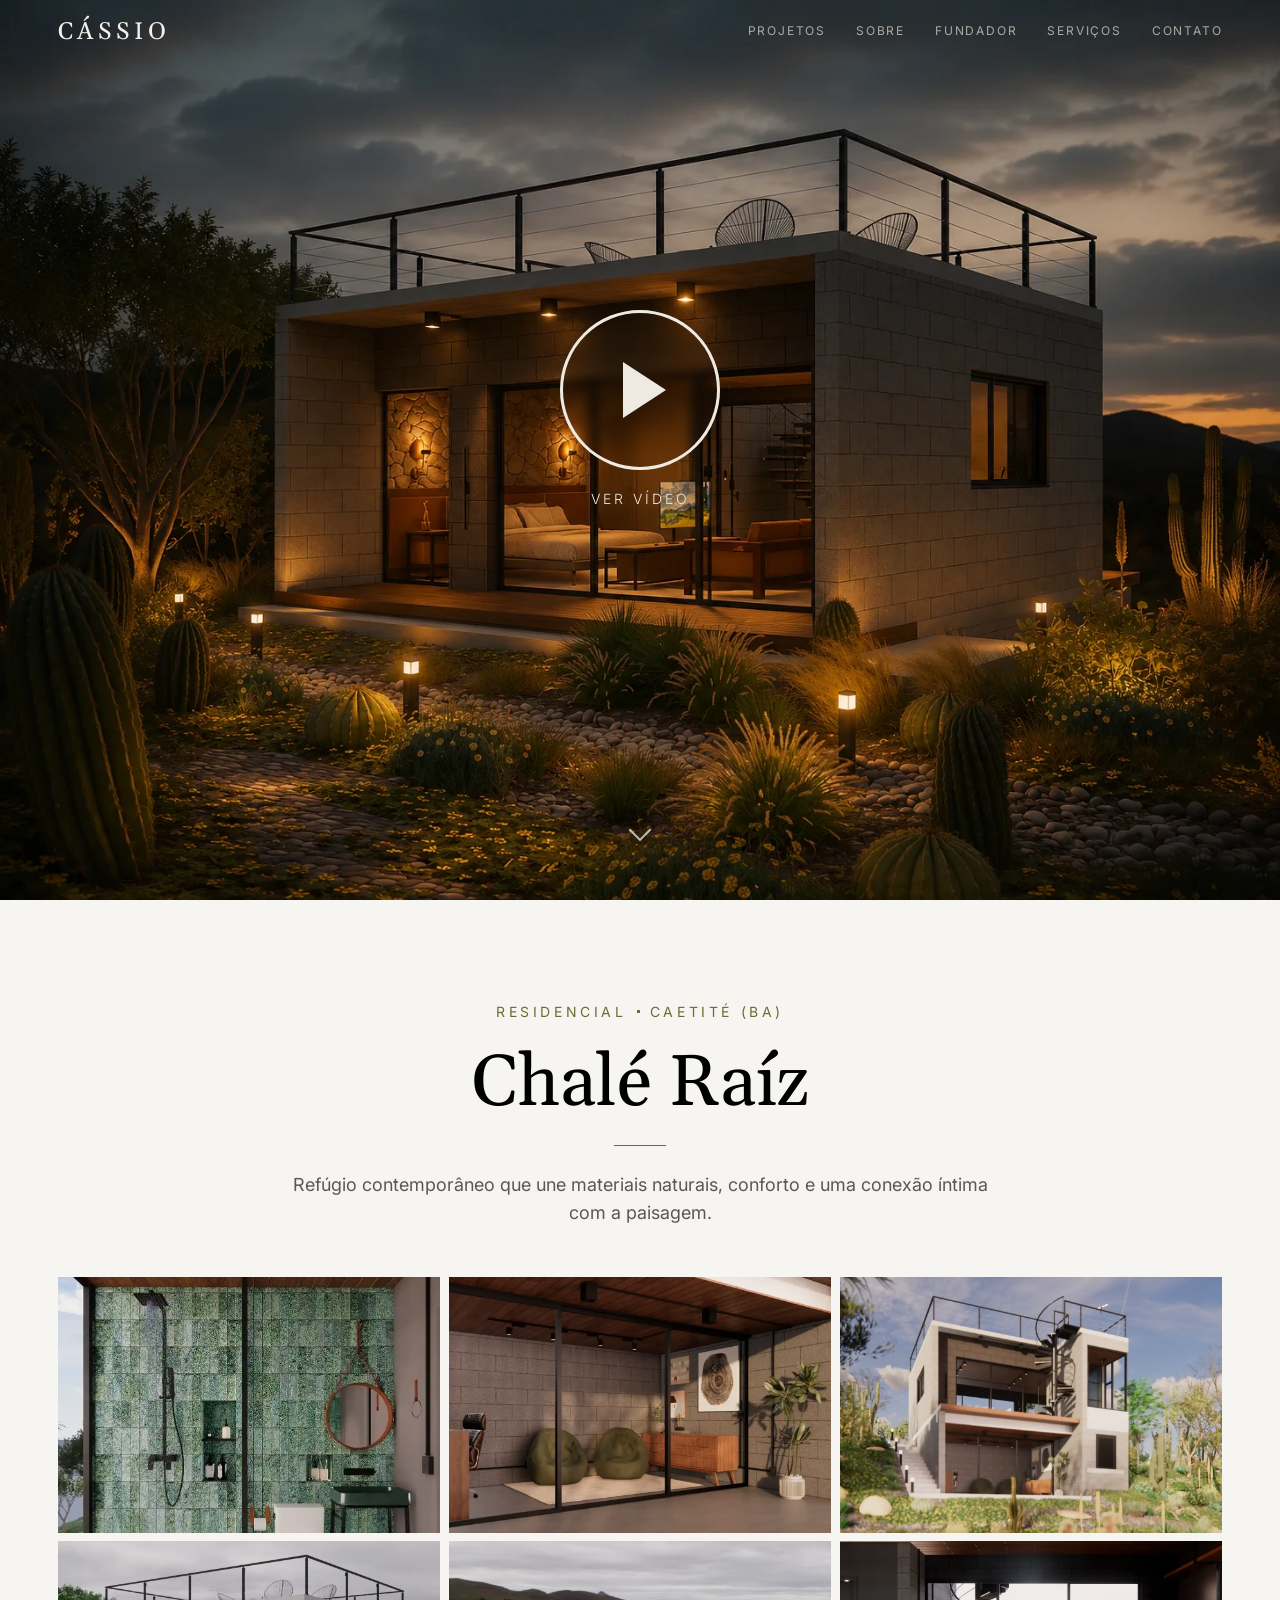
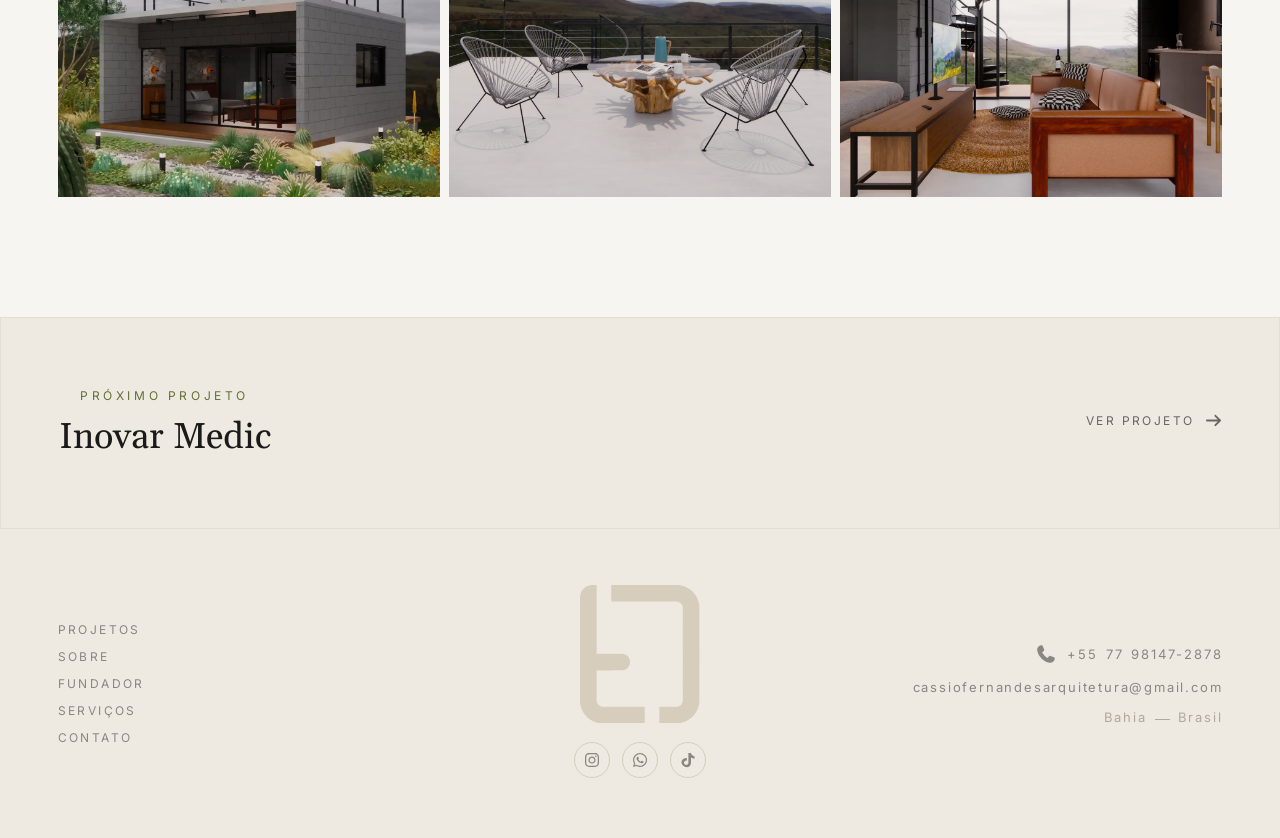
==== commit f5555425: "adicionando nova página de projeto" ====
--- a/pages-projetos/chale-raiz.html
+++ b/pages-projetos/chale-raiz.html
@@ -73,7 +73,7 @@
                 <section class="hero">
                     <button class="ver-render" type="button" aria-label="Ver render" data-video="assets/CHALE-RAIZ/CHALÉ RAIZ ANIMAÇÃO FINAL.mp4">
                         <span class="ver-render-play" aria-hidden="true"></span>
-                        <span class="ver-render-texto">VER RENDER</span>
+                        <span class="ver-render-texto">VER VÍDEO</span>
                     </button>
                 </section>
                 <section class="content">
--- a/assets/styles/style.css
+++ b/assets/styles/style.css
@@ -480,6 +480,10 @@
                 background-image: url(../../pages-projetos/assets/CONSULTÓRIO-DRA-CELESTE/IMAGEM\ 1.webp);
             }
 
+            .matriz-digital::before{
+                background-image: url(../../pages-projetos/assets/MATRIZ\ DIGITAL/IMAGEM\ 6.webp);
+            }
+
             .projetos-card.is-hidden{
                 opacity: 0;
                 transform: translateY(20px);
@@ -536,7 +540,7 @@
         display: flex;
         flex-direction: column;
         padding: 130px 11vw 0px;
-        background-image: url(../images/index/hero.webp);
+        background-image: url(../images/index/escritorio.webp);
         background-size: cover;
         background-position: center;
         width: 100vw;
@@ -861,7 +865,7 @@
             align-items: center;
             gap: 80px;
             overflow: hidden;
-            background-image: url(../images/index/hero.webp);
+            background-image: url(../images/index/RENDER\ 1\ CERTO.png);
             background-size: cover;
             background-position: center;
             background-repeat: no-repeat;
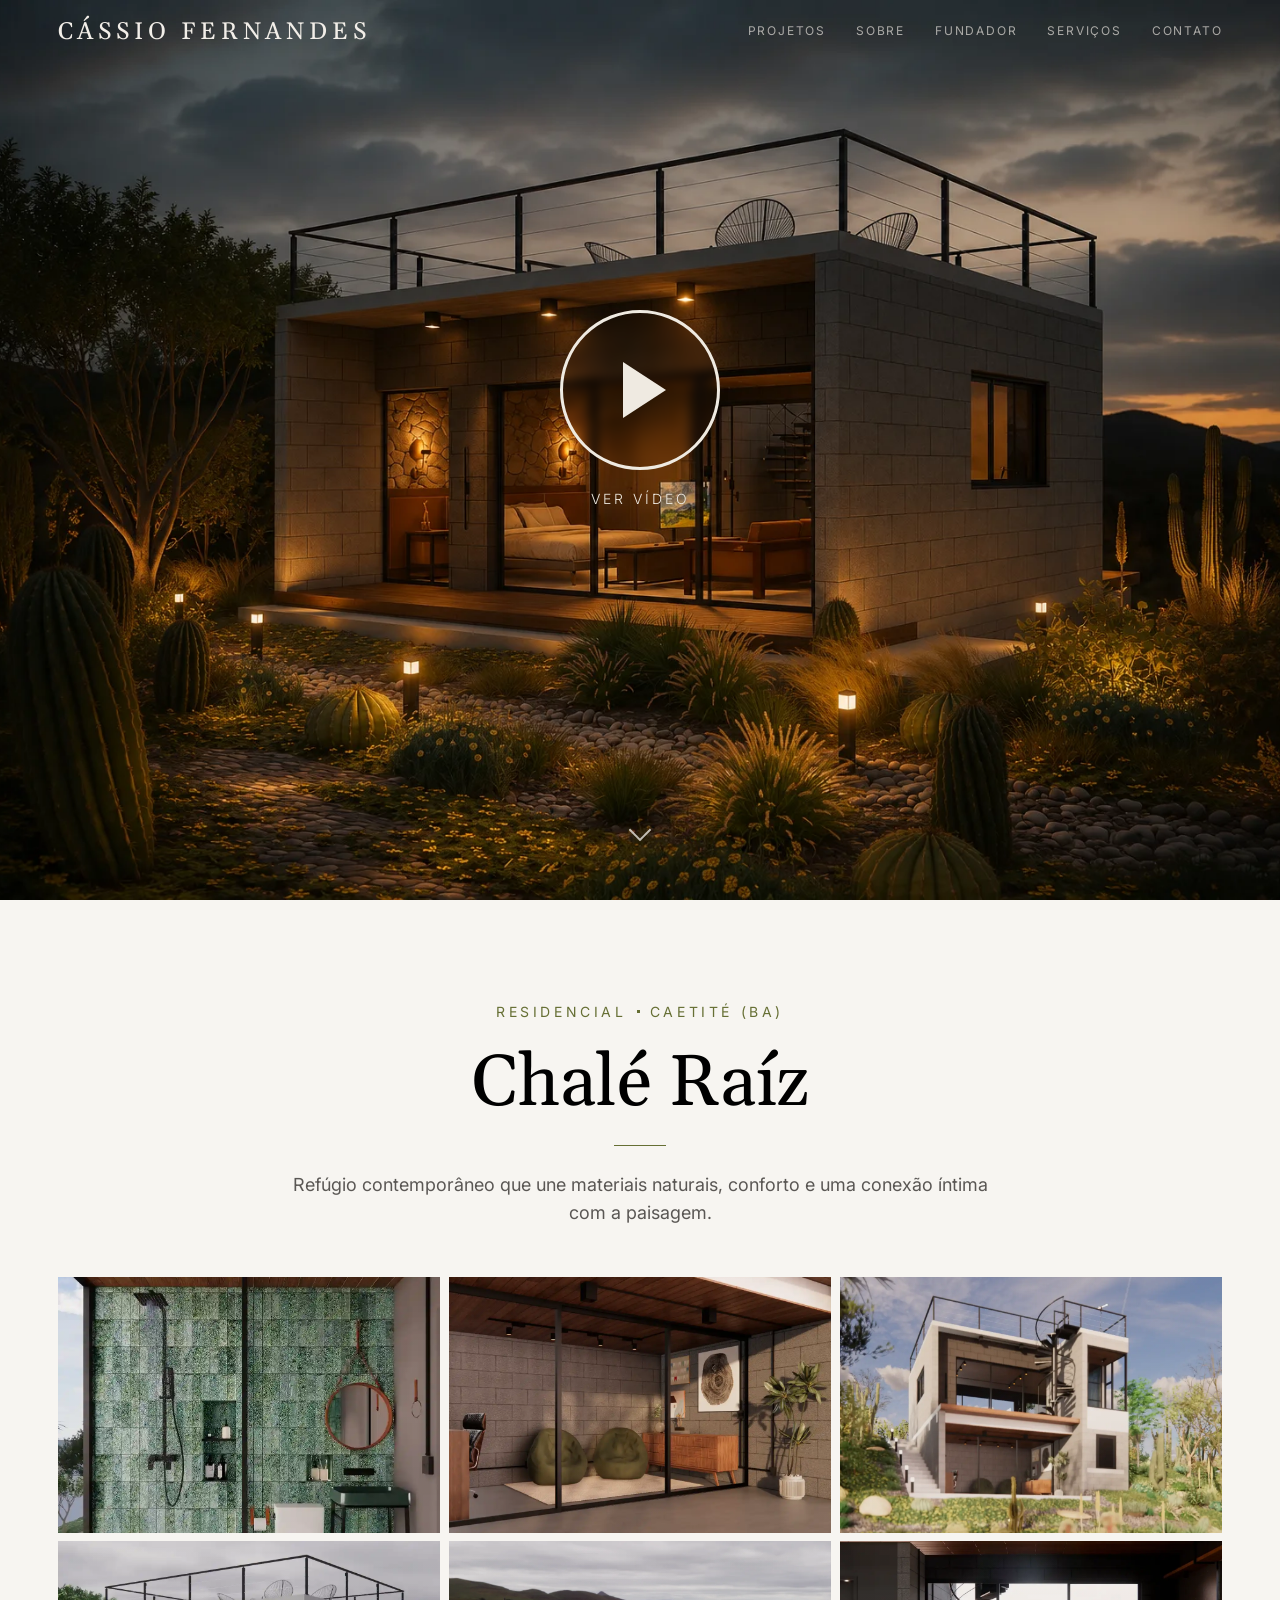
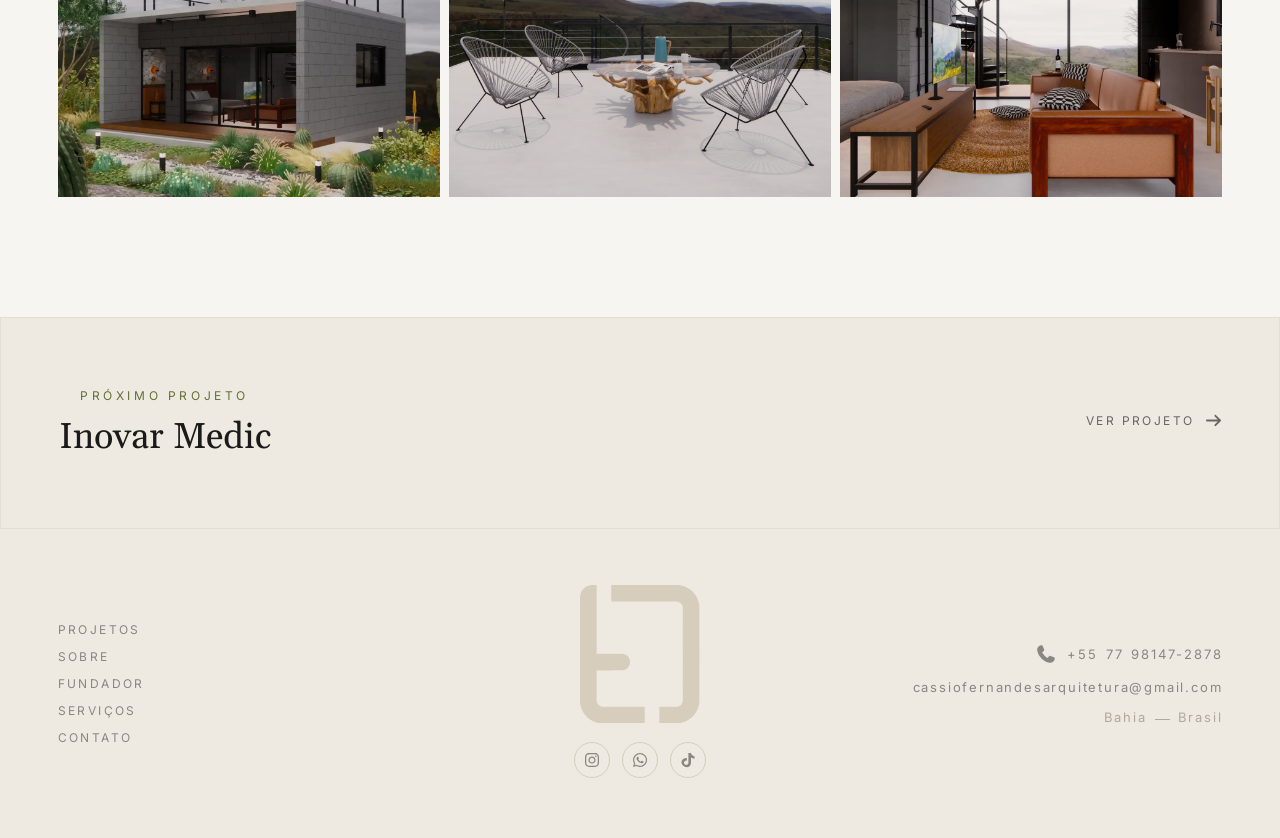
==== commit 088a3e33: "detalhes finais" ====
--- a/pages-projetos/chale-raiz.html
+++ b/pages-projetos/chale-raiz.html
@@ -50,7 +50,7 @@
     <header>
         <nav>
             <div class="nome-empresa">
-                <a href="../index.html" class="logo-topo">Cássio</a>
+                <a href="../index.html" class="logo-topo">Cássio Fernandes</a>
             </div>
 
             <div class="menu-toggle">
--- a/assets/styles/style.css
+++ b/assets/styles/style.css
@@ -482,6 +482,10 @@
 
             .matriz-digital::before{
                 background-image: url(../../pages-projetos/assets/MATRIZ\ DIGITAL/IMAGEM\ 6.webp);
+            }
+
+            .mata-da-praia::before{
+                background-image: url(../../pages-projetos/assets/MATA-DA-PRAIA/IMAGEM\ 1\ FINAL.webp);
             }
 
             .projetos-card.is-hidden{
@@ -1430,6 +1434,10 @@
 }
 
 @media screen and (max-width: 1024px){
+    header > nav > .nome-empresa > a{
+        font-size: 18px;
+    }
+
     main > .projetos > .projetos-grade {
         .projetos-card{
             width: 49.3%;
@@ -1544,7 +1552,7 @@
     }
 }
 
-@media screen and (max-width: 768px){
+@media screen and (max-width: 920px){
     header > nav{
         .menu-toggle{
             display: flex;
@@ -1652,6 +1660,10 @@
 }
 
 @media screen and (max-width: 555px) {
+    header > nav > .nome-empresa > a{
+        font-size: 16px;
+    }
+
     main > .hero > .texto{
         h1{
             width: 80%;
@@ -1719,3 +1731,13 @@
         transform: translateY(0);
     }
 }
+
+/* PRELOADER APENAS PARA NOTEBOOK E DESKTOP */
+@media screen and (max-width: 1023px) {
+    #preloader {
+        display: none !important;
+        opacity: 0;
+        visibility: hidden;
+        pointer-events: none;
+    }
+}
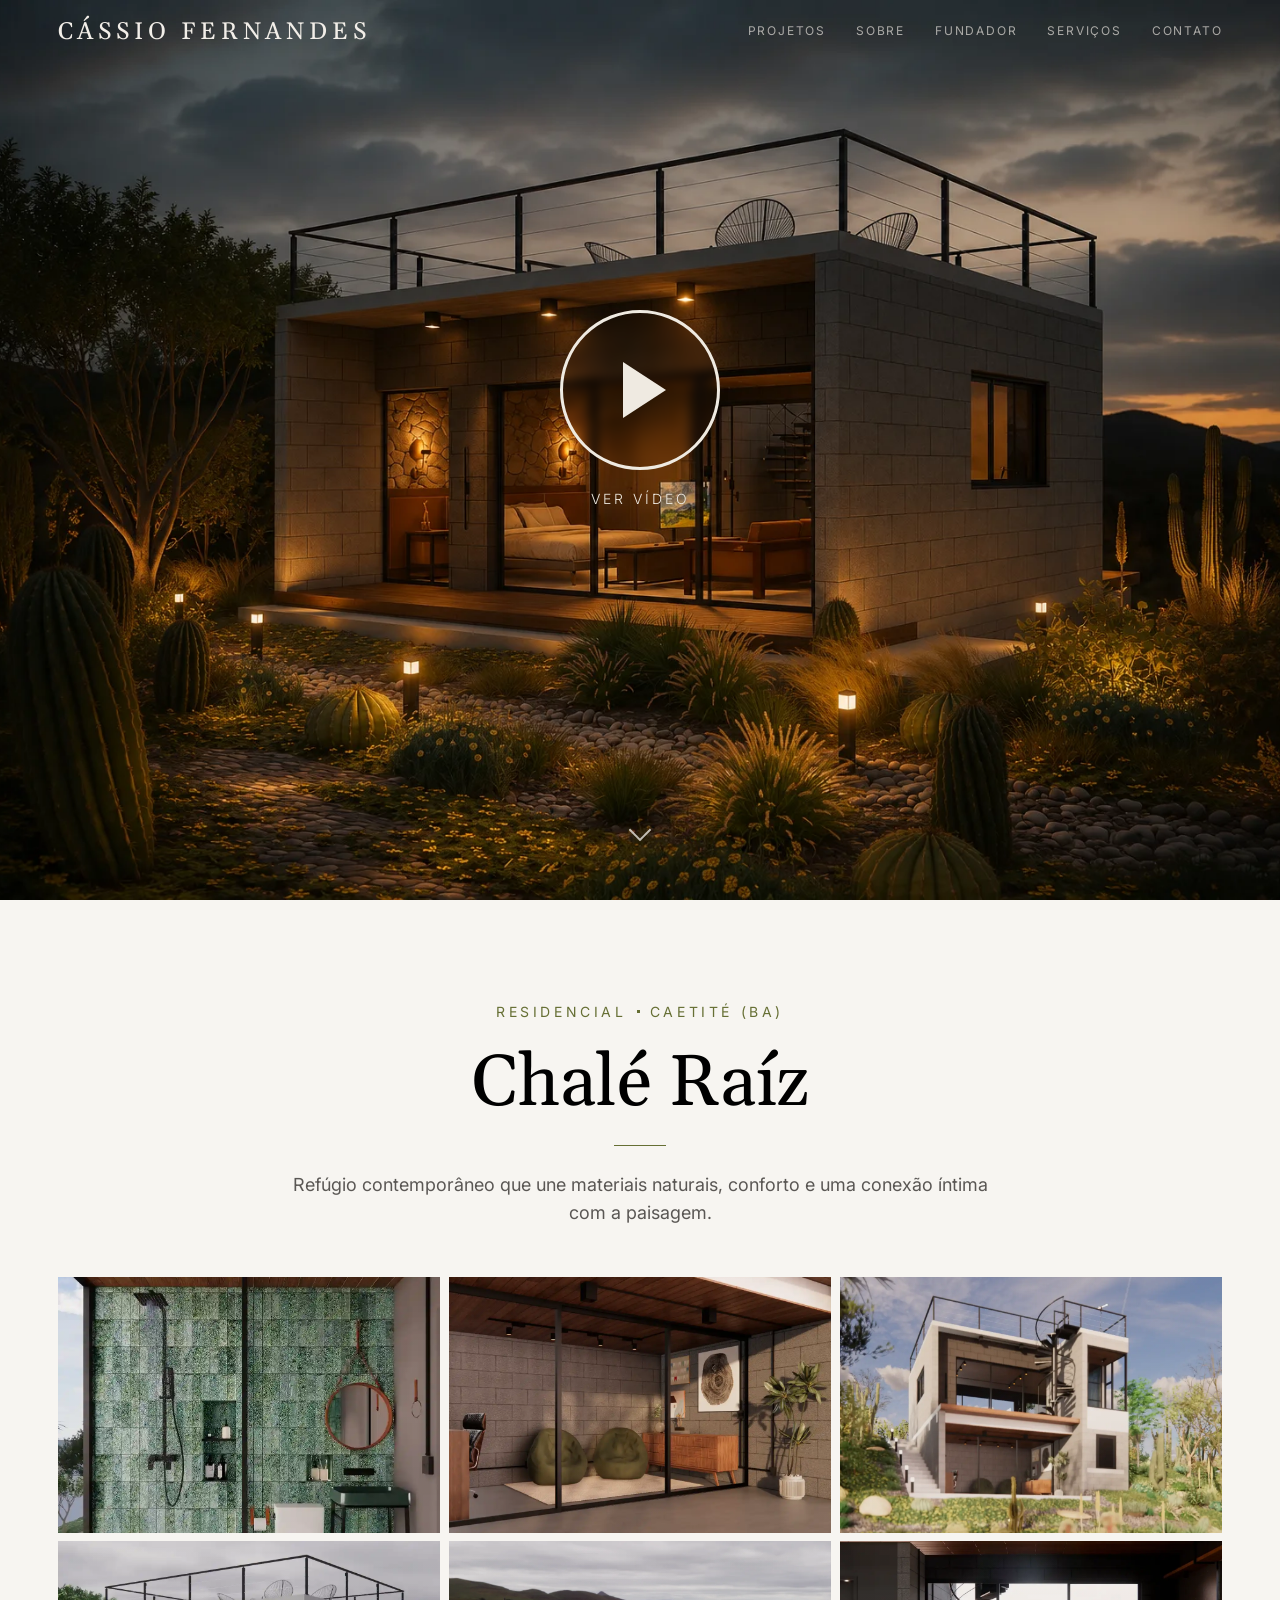
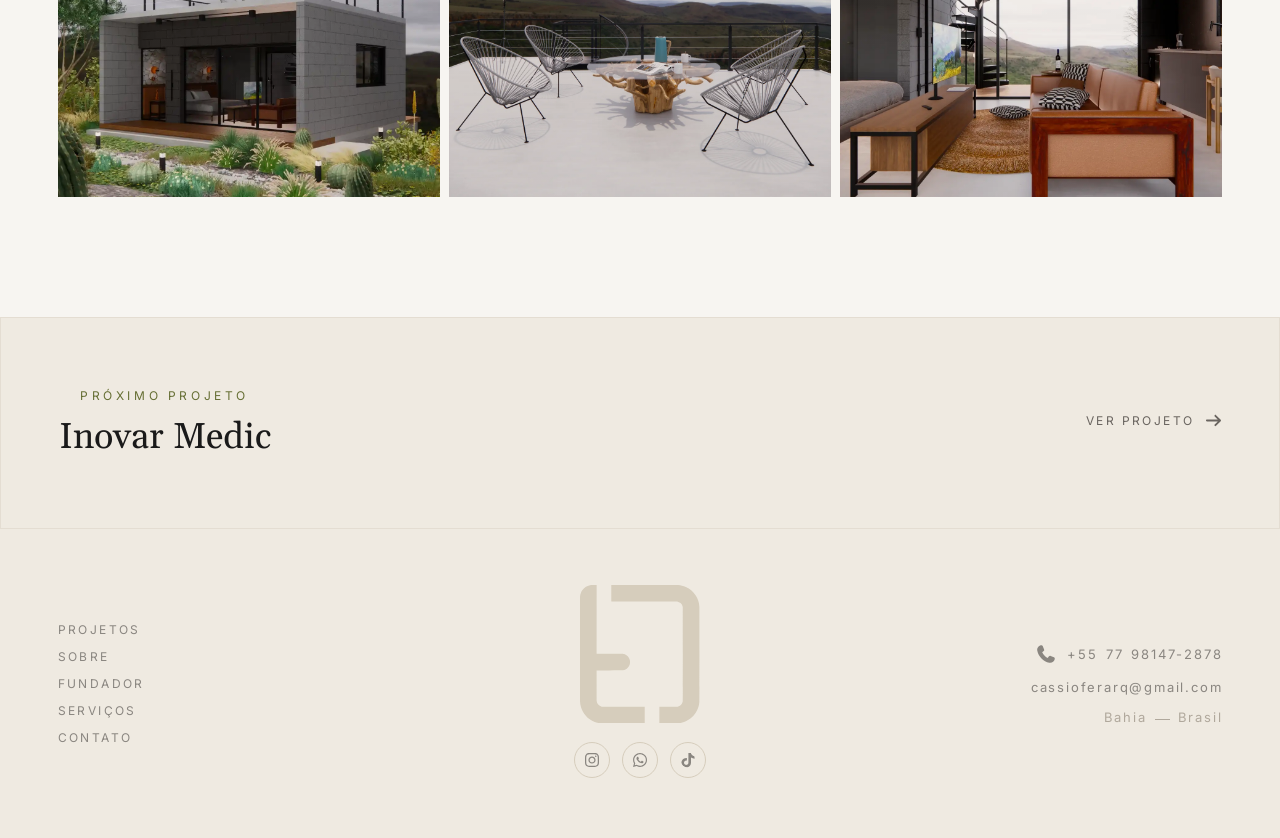
==== commit ba400e4f: "Atualizando hero e preloader" ====
--- a/pages-projetos/chale-raiz.html
+++ b/pages-projetos/chale-raiz.html
@@ -155,7 +155,7 @@
                         </div>
                         <div class="contact email">
                             <svg xmlns="http://www.w3.org/2000/svg" viewBox="0 0 640 640"><path d="M125.4 128C91.5 128 64 155.5 64 189.4C64 190.3 64 191.1 64.1 192L64 192L64 448C64 483.3 92.7 512 128 512L512 512C547.3 512 576 483.3 576 448L576 192L575.9 192C575.9 191.1 576 190.3 576 189.4C576 155.5 548.5 128 514.6 128L125.4 128zM528 256.3L528 448C528 456.8 520.8 464 512 464L128 464C119.2 464 112 456.8 112 448L112 256.3L266.8 373.7C298.2 397.6 341.7 397.6 373.2 373.7L528 256.3zM112 189.4C112 182 118 176 125.4 176L514.6 176C522 176 528 182 528 189.4C528 193.6 526 197.6 522.7 200.1L344.2 335.5C329.9 346.3 310.1 346.3 295.8 335.5L117.3 200.1C114 197.6 112 193.6 112 189.4z"/></svg>
-                            cassiofernandesarquitetura@gmail.com
+                            cassioferarq@gmail.com
                         </div>
                         <div class="local">
                             Bahia <span class="linha"></span> Brasil
--- a/assets/styles/style.css
+++ b/assets/styles/style.css
@@ -869,7 +869,6 @@
             align-items: center;
             gap: 80px;
             overflow: hidden;
-            background-image: url(../images/index/RENDER\ 1\ CERTO.png);
             background-size: cover;
             background-position: center;
             background-repeat: no-repeat;
@@ -1741,3 +1740,7 @@
         pointer-events: none;
     }
 }
+
+html.sem-preloader #preloader{
+    display: none !important;
+}
